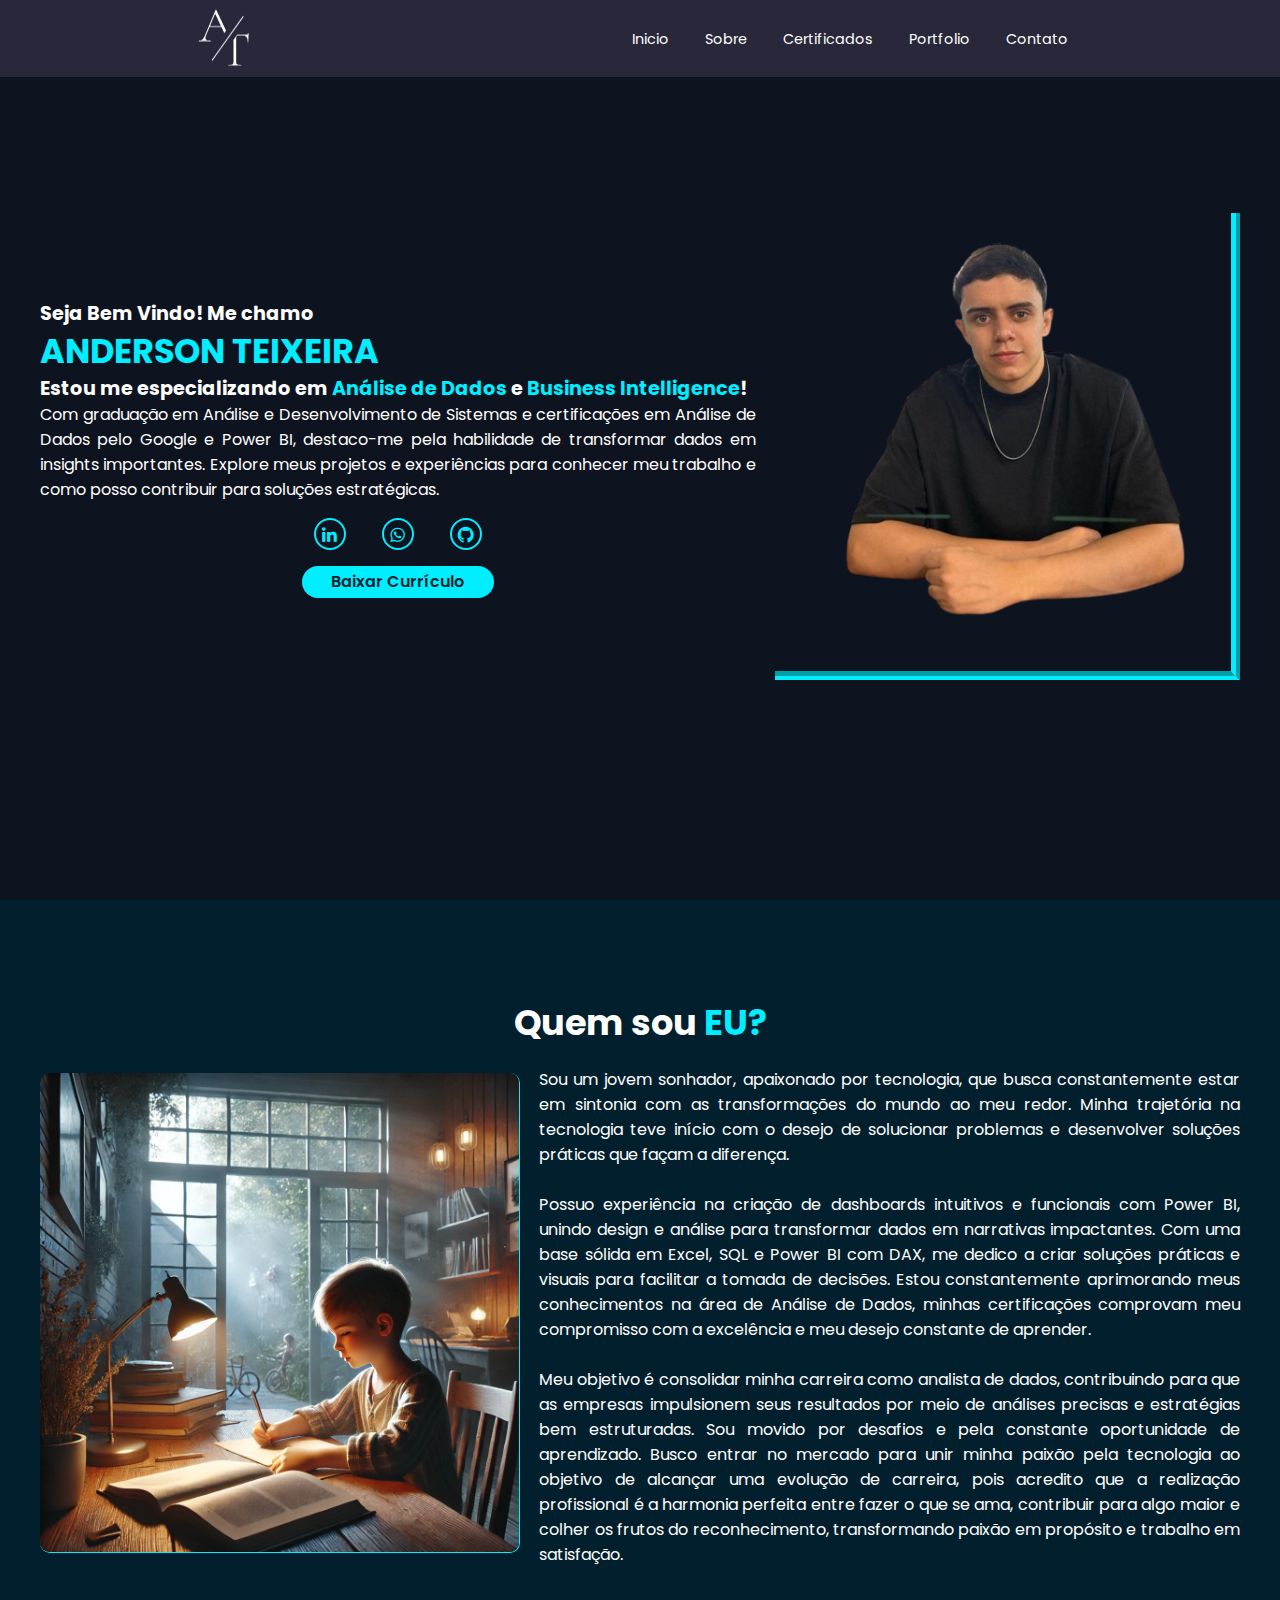
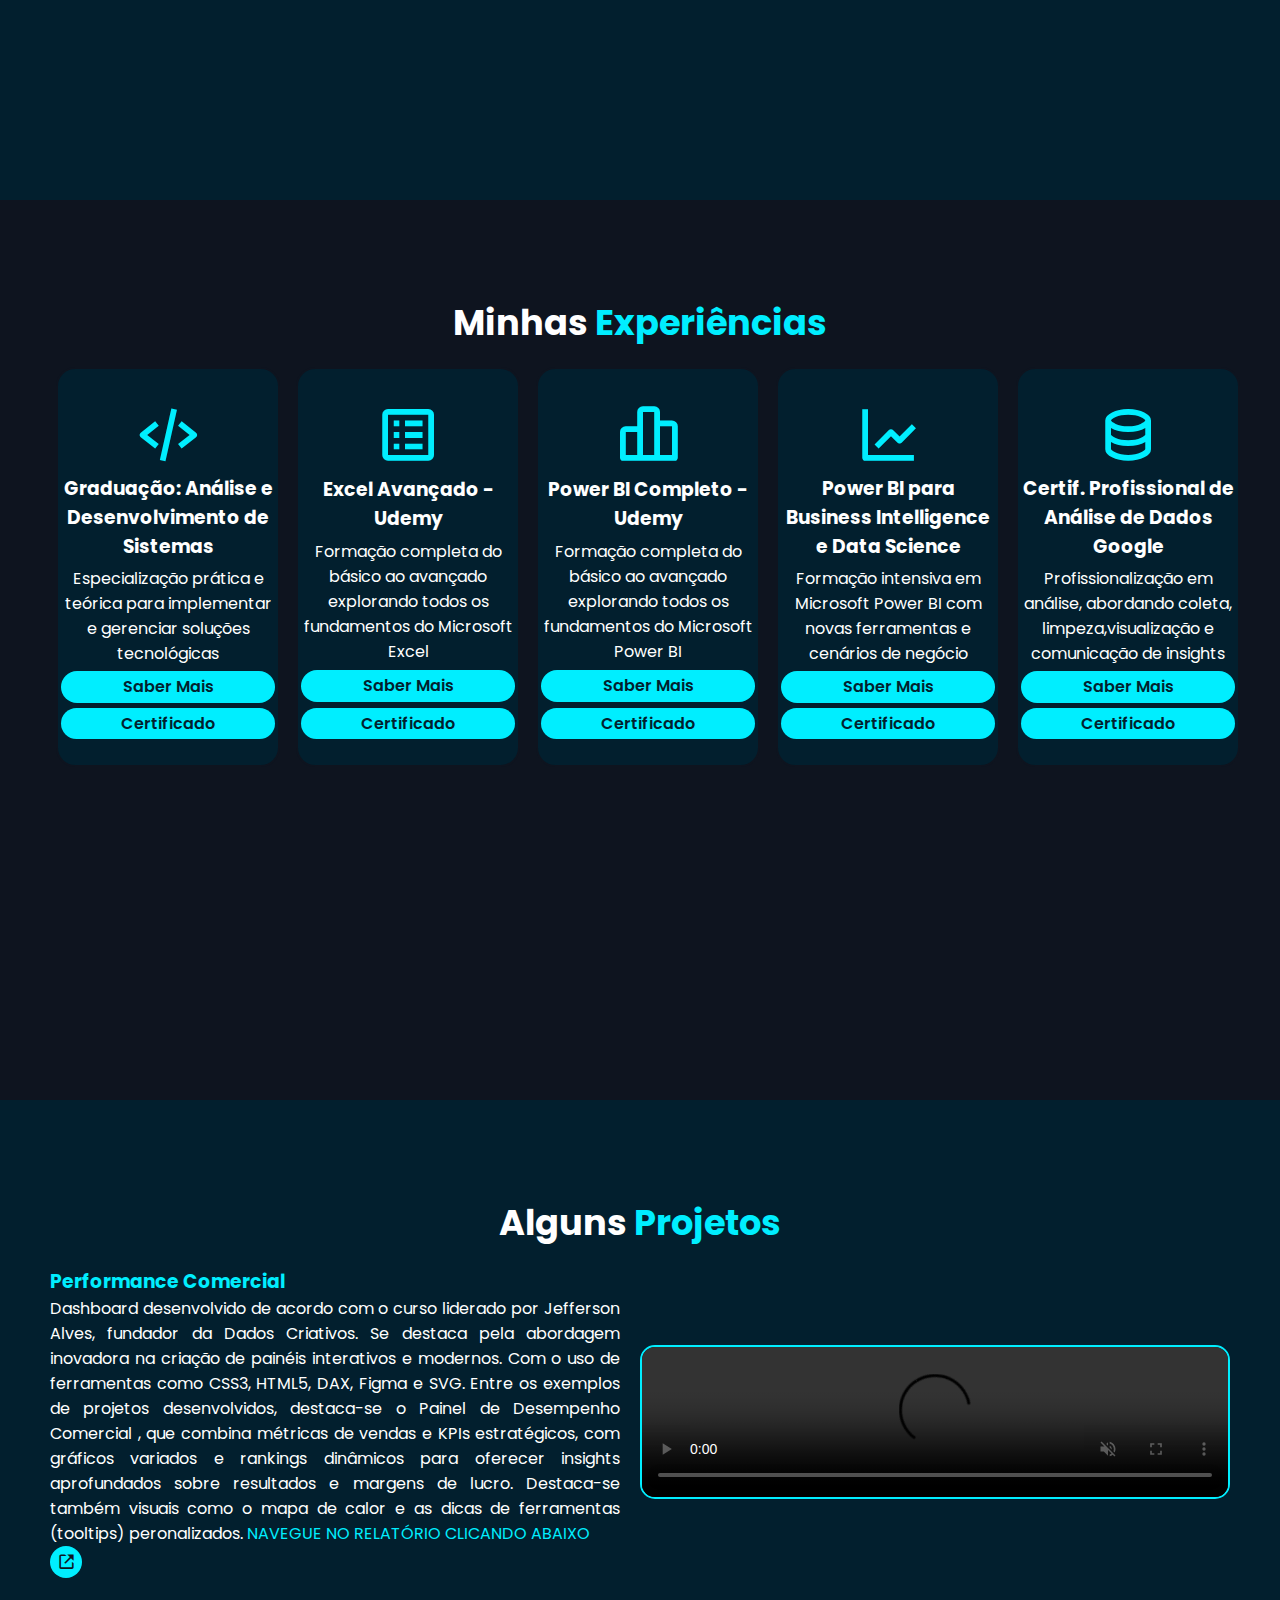
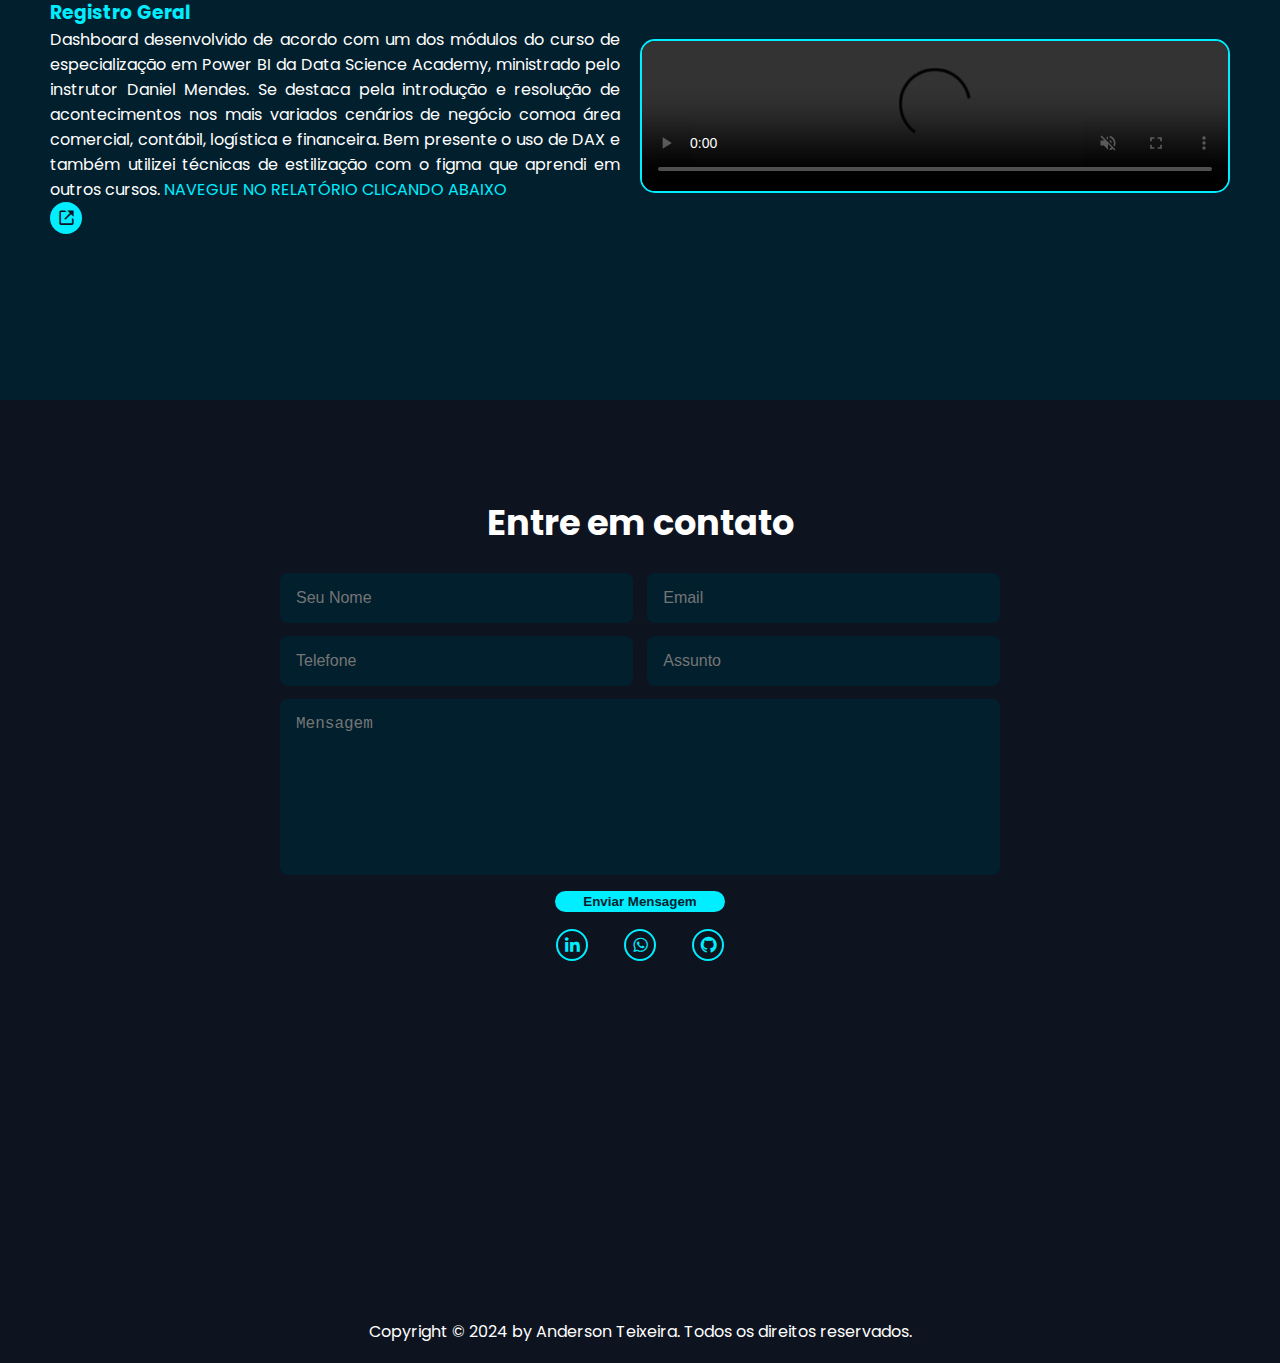
==== index.html @ c79f8003 "Update index.html" ====
<!DOCTYPE html>
<html lang="en">
<head>
    <meta charset="UTF-8">
    <meta name="viewport" content="width=device-width, initial-scale=1.0">
    <title>Meu Portfólio</title>
    <link rel="shortcut icon" href="#" type="image/x-icon">
    <!-- icons -->
    <link href='https://unpkg.com/boxicons@2.1.4/css/boxicons.min.css' rel='stylesheet'>
    <!-- custom css -->
    <link rel="stylesheet" href="css/style.css">
</head>
<body>
    <header>
        <a class="logo-img">
            <img src="img/logo.png" alt="Foto Perfil">
        </a>

        <div class="nav">
            <a href="#inicio">Inicio</a>
            <a href="#sobre">Sobre</a>
            <a href="#certificados">Certificados</a>
            <a href="#portfolio">Portfolio</a>
            <a href="#contato">Contato</a>
        </div>

        <div class="nav-responsive">
            <a href="#inicio">Inicio</a>
            <a href="#sobre">Sobre</a>
            <a href="#certificados">Certificados</a>
            <a href="#portfolio">Portfolio</a>
            <a href="#contato">Contato</a>
        </div>

        <div class="menu-hamburguer">
            <div class="bar1"></div>
            <div class="bar2"></div>
            <div class="bar3"></div>
        </div>
    </header>

    <!-- inicio -->
    <section class="inicio" id="inicio">
        <div class="inicio-content">
            <h3>Seja Bem Vindo! Me chamo</h3>
            <h1><span>ANDERSON TEIXEIRA</span></h1>
            <h3>Estou me especializando em <span>Análise de Dados</span> e <span>Business Intelligence</span>!</h3>

            <p>
                Com graduação em Análise e Desenvolvimento de Sistemas e certificações em Análise de Dados pelo Google e Power BI, destaco-me pela habilidade de transformar dados em insights importantes. Explore meus projetos e experiências para conhecer meu trabalho e como posso contribuir para soluções estratégicas.
            </p>

            <div class="midia-social">
                <a href="https://www.linkedin.com/in/anderson-teixeira-546756211/" target="_blank"><i class='bx bxl-linkedin'></i></a>
                <a href="https://wa.link/ywvzkt" target="_blank"><i class='bx bxl-whatsapp'></i></a>
                <a href="#" target="_blank"><i class='bx bxl-github'></i></a>
            </div>

            <div>
                <a href="img/Currículo Anderson Teixeira 2025.pdf" target="_blank" class="botao">Baixar Currículo</a>
            </div>
        </div>

        <div class="inicio-img">
            <img src="img/perfil.png" alt="Foto Perfil">
        </div>
    </section>       
    <!-- /inicio -->

    <!-- sobre -->
    <section class="sobre" id="sobre">

        <h2>Quem sou <span>EU?</span></h2>

        <div class="sobre-content">

                <div class="sobre-img">
                    <img src="img/sonho.webp" alt="Foto Perfil">
                </div>
   
                    <p>
                        Sou um jovem sonhador, apaixonado por tecnologia, que busca constantemente estar em sintonia com as transformações do mundo ao meu redor. Minha trajetória na tecnologia teve início com o desejo de solucionar problemas e desenvolver soluções práticas que façam a diferença. <br>
                        <br>
                        Possuo experiência na criação de dashboards intuitivos e funcionais com Power BI, unindo design e análise para transformar dados em narrativas impactantes.  Com uma base sólida em Excel, SQL e Power BI com DAX, me dedico a criar soluções práticas e visuais para facilitar a tomada de decisões. Estou constantemente aprimorando meus conhecimentos na área de Análise de Dados, minhas certificações comprovam meu compromisso com a excelência e meu desejo constante de aprender. <br>
                        <br>
                        Meu objetivo é consolidar minha carreira como analista de dados, contribuindo para que as empresas impulsionem seus resultados por meio de análises precisas e estratégias bem estruturadas. Sou movido por desafios e pela constante oportunidade de aprendizado. Busco entrar no mercado para unir minha paixão pela tecnologia ao objetivo de alcançar uma evolução de carreira, pois acredito que a realização profissional é a harmonia perfeita entre fazer o que se ama, contribuir para algo maior e colher os frutos do reconhecimento, transformando paixão em propósito e trabalho em satisfação. <br>
                    </p>
        </div>
        </section>  
    </section> 
    <!-- sobre -->

    <!-- certificados -->
    <section class="certificados" id="certificados">
        <div class="certificados-content">
            <h2>Minhas <span>Experiências</span></h2>

            <div class="certificados-container">
                <div class="certificados-box">
                    <i class='bx bx-code-alt'></i>
                    <h3>Graduação: Análise e Desenvolvimento de Sistemas</h3>

                    <p>Especialização prática e teórica para implementar e gerenciar soluções tecnológicas</p>
                    
                    <a href="img/Saiba Mais ADS.pdf" target="_blank" class="botao">Saber Mais</a>

                    <a href="img/DIPLOMA - GRADUAÇÃO TECNOLÓGICA.pdf" target="_blank" class="botao">Certificado</a>
                </div>

                <div class="certificados-box">
                    <i class='bx bx-spreadsheet'></i>
                    <h3>Excel Avançado - Udemy</h3>

                    <p>Formação completa do básico ao avançado explorando todos os fundamentos do Microsoft Excel</p>

                    <a href="img/Saiba Mais Excel.pdf" target="_blank" class="botao">Saber Mais</a>

                    <a href="img/EXCEL UDEMY.pdf" target="_blank" class="botao">Certificado</a>
                </div>

                <div class="certificados-box">
                    <i class='bx bx-bar-chart-alt-2'></i>
                    <h3>Power BI Completo - Udemy</h3>

                    <p>Formação completa do básico ao avançado explorando todos os fundamentos do Microsoft Power BI</p>

                    <a href="img/Saiba Mais BI 1.pdf" target="_blank" class="botao">Saber Mais</a>

                    <a href="img/POWER BI UDEMY.pdf" target="_blank" class="botao">Certificado</a>
                </div>

                <div class="certificados-box">
                    <i class='bx bx-line-chart'></i>
                    <h3>Power BI para Business Intelligence e Data Science</h3>

                    <p>Formação intensiva em Microsoft Power BI com novas ferramentas e cenários de negócio</p>

                    <a href="img/Saiba Mais BI 2.pdf" target="_blank" class="botao">Saber Mais</a>

                    <a href="img/CERTIFICADO POWER BI DATA SCIENCE.pdf" target="_blank" class="botao">Certificado</a>
                </div>

                <div class="certificados-box">
                    <i class='bx bx-data'></i>
                    <h3>Certif. Profissional de Análise de Dados Google</h3>

                    <p>Profissionalização em análise, abordando coleta, limpeza,visualização e comunicação de insights</p>

                    <a href="img/Saiba Mais BD google.pdf" target="_blank" class="botao">Saber Mais</a>

                    <a href="img/ANÁLISE DE DADOS GOOGLE.pdf" target="_blank" class="botao">Certificado</a>
                </div>
            </div>
        </div>
    </section>
    <!-- /certificados -->

    <!-- potfolio -->
    <section class="portfolio" id="portfolio">
        <div class="portfolio-content">
            <h2>Alguns <span>Projetos</span></h2>

            <div class="portfolio-container">
                <div class="portfolio-box">

                    <div class="portfolio-layer">
                        <h3><span>Performance Comercial</span></h3>

                        <p>Dashboard desenvolvido de acordo com o curso liderado por Jefferson Alves, fundador da Dados Criativos. Se destaca pela abordagem inovadora na criação de painéis interativos e modernos. Com o uso de ferramentas como CSS3, HTML5, DAX, Figma e SVG. Entre os exemplos de projetos desenvolvidos, destaca-se o Painel de Desempenho Comercial , que combina métricas de vendas e KPIs estratégicos, com gráficos variados e rankings dinâmicos para oferecer insights aprofundados sobre resultados e margens de lucro. Destaca-se também visuais como o mapa de calor e as dicas de ferramentas (tooltips) peronalizados. <span>NAVEGUE NO RELATÓRIO CLICANDO ABAIXO</span> 
                        </p>

                        <a href="https://app.powerbi.com/view?r=eyJrIjoiNjRjMWVhNTgtZWUzNy00NTI4LWE0OGMtYzY1NmMwOWE3NTM2IiwidCI6IjdkM2NlNzFlLWYwZDAtNDNiNy1hZjFiLTJhZmE0MDVjMmI3OCJ9" target="_blank"><i class='bx bx-link-external'></i></a>
                    </div>

                    <video src="./img/Performance Comercial.mp4" 
                    controls
                    width="500"
                    autoplay
                    loop
                    muted
                    >
                    </video>

                </div>

                <div class="portfolio-box">
                    <div class="portfolio-layer">
                    <h3><span>Registro Geral</span></h3>

                    <p>Dashboard desenvolvido de acordo com um dos módulos do curso de especialização em Power BI da Data Science Academy, ministrado pelo instrutor Daniel Mendes. Se destaca pela introdução e resolução de acontecimentos nos mais variados cenários de negócio comoa área comercial, contábil, logística e financeira. Bem presente o uso de DAX e também utilizei técnicas de estilização com o figma que aprendi em outros cursos. <span>NAVEGUE NO RELATÓRIO CLICANDO ABAIXO</span> 
                    </p>

                    <a href="https://app.powerbi.com/view?r=eyJrIjoiMGE0YTkyYWEtMDFkYi00ZjY3LWEzMDYtYTRmMjg1OTQxZGIwIiwidCI6IjdkM2NlNzFlLWYwZDAtNDNiNy1hZjFiLTJhZmE0MDVjMmI3OCJ9" target="_blank"><i class='bx bx-link-external'></i></a>
                    </div>

                    <video src="./img/Registro Geral.mp4" 
                    controls
                    width="500"
                    autoplay
                    loop
                    muted
                    >
                    </video>
                </div>
            </div>
        </div>
    </section>
    <!-- /potfolio -->

    <!-- contato -->
     <section class="contato" id="contato">
        <div class="contato-content">
            <h2>Entre em contato</h2>

            <form action="https://formsubmit.co/contatoandersoncv@gmail.com" method="POST">
                <div class="input-box">
                    <input type="text" name="Nome" placeholder="Seu Nome">
                    <input type="email" name="Email" placeholder="Email">
                </div>

                <div class="input-box">
                    <input type="number" name="Telefone" placeholder="Telefone">
                    <input type="text" name="Assunto" placeholder="Assunto">
                </div>

                <textarea cols="30" rows="8" placeholder="Mensagem"></textarea>

                <button class="botao" type="submit">Enviar Mensagem</button>

                <input type="hidden" name="_subject" value="Novo Contato!">
                <input type="text" name="_honey" style="display:none">
                <input type="hidden" name="_captcha" value="false">
                <input type="hidden" name="_next" value="Thanks.html">

                <div class="midia-social">
                    <a href="https://www.linkedin.com/in/anderson-teixeira-546756211/" target="_blank"><i class='bx bxl-linkedin'></i></a>
                    <a href="https://wa.link/ywvzkt" target="_blank"><i class='bx bxl-whatsapp'></i></a>
                    <a href="#" target="_blank"><i class='bx bxl-github'></i></a>
                </div>

            </form>

        </div>
     </section>
    <!-- /contato -->

    <footer>
        <p>Copyright &copy; 2024 by Anderson Teixeira. Todos os direitos reservados.</p>
    </footer>
</body>
<script src="js/script.js"></script>
</html>
---- css/style.css ----
/* importando fonte do google fonts */
@import url('https://fonts.googleapis.com/css2?family=Lato:ital,wght@0,100;0,300;0,400;0,700;0,900;1,100;1,300;1,400;1,700;1,900&family=Poppins:ital,wght@0,100;0,200;0,300;0,400;0,500;0,600;0,700;0,800;0,900;1,100;1,200;1,300;1,400;1,500;1,600;1,700;1,800;1,900&display=swap');


:root {
    --main-color: #00eeff;
    --text-color: #ffffff;
    --bg-color-01: #0e141f;
    --bg-color-02: #021F2E;
    --color-00: #0000001a;

    /*Cores Extras*/
    --color-01: #999999;
    --color-02: #009539;
    --color-03: #7950f2;
    --color-04: #c00000;    
    --color-05: #15082c;
}

* {
    margin: 0;
    padding: 0;
    box-sizing: border-box;
    text-decoration: none;
    border: none;
    outline: none;
    scroll-behavior: smooth;
  }  

html {
    font-family: 'Poppins', sans-serif;
    font-size: 16px;
}

body {
    background-color: var(--bg-color-01);
    color: var(--text-color);
}

header {
    position: fixed;
    top: 0;
    left: 0;
    width: 100%;
    height: auto;
    background-color: #28283a;
    display:flex;
    justify-content: space-evenly;
    align-items: center;
    z-index: 100;
}

.logo-img img {
    width: 25%;
    margin-top: 3%;
}

.nav-responsive {
    display: none;
    position: absolute;
    top: 100%;
    left: 0;
    width: 100%;
    padding: 1rem;
    background-color: #28283a;
}

.nav a, .nav-responsive a {
    font-size: 0.9rem;
    color: var(--text-color);
    padding: 0.5rem 1rem;
    transition: 0.4s;
}

.nav a:hover, .nav-responsive a:hover {
    color: var(--main-color);
}

section {
    min-height: 100vh;
    padding: 6rem 6rem 2rem;
}

span {
    color: var(--main-color);
}

.inicio, .sobre-content {
    display: flex;
    flex-direction: row;
    justify-content: space-evenly;
    align-items: center;
}

.midia-social a {
    display: inline-flex;
    justify-content: center;
    align-items: center;
    width: 2rem;
    height: 2rem;
    background: transparent;
    border: solid 0.15rem var(--main-color);
    border-radius: 50%;
    font-size: 2rem;
    color: var(--main-color);
    margin-bottom: 20px;
    margin: 1rem 1rem;
    transition: 0.5s ease;

}

.midia-social a:hover {
    background-color: var(--main-color);
    color: var(--bg-color-02);
    box-shadow: 0 0 0.3rem var(--main-color);
}

.midia-social a i {
    font-size: 1.2rem;
}

.inicio-img img {
    width: 100%;
    border-right: ridge 0.6rem var(--main-color);
    border-bottom: groove 0.6rem var(--main-color);
}

.sobre-img img {
    width: 100%;
    border-radius:10px;
    border-right: ridge 0.1rem var(--main-color);
    border-bottom: groove 0.1rem var(--main-color);
}

.inicio-content {
    width: 75%;
}

.sobre-content {
    width: 75%;
    align-items: center;
}

.inicio-content h3 {
    font-weight: 700;
    font-size: 1.2rem;
    line-height: 1.3;
}

.inicio-content h1 {
    font-weight: 700;
    font-size: 2.1rem;
}

.inicio-content p {
    flex: 1;
    text-align: justify;
}

.sobre h2,
.portfolio h2,
.certificados h2,
.contato h2 {
    font-size: 2.2rem;
    margin-bottom: 1.1rem;
    text-align: center;
}

.sobre p {
    flex: 1;
    text-align: justify;
    align-items: center;
}

.sobre, .portfolio {
background-color: var(--bg-color-02);
}

.certificados-container {
    display: flex;
    flex-direction: row;
    justify-content: space-evenly;
}

.certificados-box {
    display: flex;
    flex-direction: column;
    justify-content: space-between;
    min-height: 25rem;
    margin-left: 1rem;    
}

.certificados-container .certificados-box {
    padding: 2rem 0.2rem 1.6rem;
    border-radius: 1.2rem;
    text-align: center;
    border: solid 0.15rem var(--bg-color-01);
    background-color: var(--bg-color-02);
    transition: 0.5s ease;
    display: flex;

}

.certificados-container .certificados-box:hover {
    border-color: var(--main-color);
    transform: scale(1.01);
}

.certificados-box i {
    font-size: 4.3rem;
    color: var(--main-color);
}

.portfolio-box {
    display: flex;
    align-items: center; 
    justify-content: space-between;
    gap: 20px;
    margin-bottom: 20px;
    padding: 0 10px; 
    box-sizing: border-box;
}

.portfolio-layer {
    flex: 1;
    text-align: left;
}

.portfolio-box video {
    border: 2.5px solid var(--main-color);
    border-radius: 15px; 
}

.portfolio-layer a {
    display: inline-flex;
    justify-content: center;
    align-items: center;
    width: 2rem;
    height: 2rem;
    background: var(--main-color);
    border-radius: 50%;
}

.portfolio-layer a i {
    font-size: 1.2rem;
    color: var(--bg-color-01)
}

.portfolio-layer p {
    flex: 1;
    text-align: justify;
}

form {
    max-width: 45rem;
    margin: 0.6rem auto;
    text-align: center;
    margin-bottom: -6rem;
}

form .input-box {
    display: flex;
    justify-content: space-between;
    flex-wrap: wrap;
}

form .input-box input, 
form textarea {
    width: 100%;
    padding: 1rem;
    font-size: 1rem;
    color: var(--text-color);
    background-color: var(--bg-color-02);
    border-radius: 0.5rem;
    margin: 0.4rem 0;
}

form textarea {
    resize: none;
}

footer {
    display: flex;
    flex-direction: row;
    justify-content: center;
    align-items: center;
    padding: 1.2rem;
    background-color: var(--bg-color-01);
}

.botao {
    display: inline-block;
    padding: 0.2rem 1.8rem;
    background-color: var(--main-color);
    border-radius: 2rem;
    color: var(--bg-color-02);
    font-weight: 600;
    transition: 0.3s;
    margin-top: 2;
}

.botao:hover {
    box-shadow: 0 0 0.3rem var(--main-color);
    background-color: inherit;
    color: var(--main-color);
}

.obrigado-box {
    text-align: center;
}

/*========== MENU HAMBURGUER ==========*/

.menu-hamburguer {
    display: none;
    cursor: pointer;
}

.bar1, .bar2, .bar3 {
    width: 2rem;
    height: 0.33rem;
    background-color: var(--text-color);
    margin: 0.4rem 0;
    transition: 0.3s ease;
}

.change .bar1 {
    transform: translate(0, 0.65rem) rotate(-45deg);
}

.change .bar2 {
    opacity: 0;
}


.change .bar3 {
    transform: translate(0, -0.65rem) rotate(45deg);
}

/*========== MENU HAMBURGUER ==========*/

/*========== MEDIA QUERIES - AJUSTAR TAMANHO DA TELA ==========*/

/*Extra small (xs): Smartphone (portrait)*/
@media (min-width: 0px) {
    .menu-hamburguer {
        display: block;
    }

    .nav {
        display: none;
    }

    .nav-responsive a {
        display: block;
        font-size: 1.2rem;
        margin: 0.5rem 0;
    }

    section {
        padding: 6rem 2.5rem;
    }

    .inicio, .sobre-content {
        flex-direction: column;
        gap: 1.2rem;
    }

    .inicio-img {
        width: 80%;
        max-width: 80%;
    }

    .sobre-img {
        width: 100%;
        max-width: 100%;
    }

    .inicio-content, .sobre-content {
        width: 100%;
    }

    .inicio-content div {
        text-align: center;
    }

    .certificados-container {
        flex-direction: column;
        align-items: center;
    }

    .certificados-box {
        margin-bottom: 5%;
    }

    .portfolio-box {
        flex-direction: column;
        align-items: center;
    }

    .portfolio-box video {
        width: 113%
    }

}

/*Extra small (xs): Smartphone (landspace)*/
@media (min-width: 576px) {

    .inicio-img {
        width: 65%;
        max-width: 65%;
    }

    .sobre-img {
        width: 70%;
        max-width: 70%;
    }

}

/*Extra small (md): Tablet*/
@media (min-width: 768px) {

    .menu-hamburguer {
        display: none;
    }

    .nav {
        display: block;
    }

    .nav-responsive, .nav-responsive a {
        display: none;
    }

    .inicio, .sobre-content {
        flex-direction: row;
        gap: 1.2rem;
    }

    .inicio-img {
        width: 65%;
        max-width: 65%;
    }

    .sobre-img {
        width: 40%;
        max-width: 40%;
    }

    .portfolio-box video {
        width: 100%
    } 

    .certificados-container {
            flex-direction: row;
            align-items: center;
            flex-wrap: wrap;
            justify-content: space-evenly;
            grid-template-rows: auto;
    }

    .certificados-box {
        width: 45%;
    }

    form .input-box input {
        width: 49%;
    }

}
/*Extra small (lg): Notebook*/
@media (min-width: 992px) {

    .sobre-img {
        width: 40%;
        max-width: 40%;
    }

    .certificados-container {
        flex-direction: row;
        flex-wrap: nowrap;
    }

    .certificados-box {
        width: 40%;
        height: 200px;
    }

    .portfolio-box {
        flex-direction: row;
    }

    .portfolio-box video {
        width: 50%
    }

}

/*Extra small (xl): Desktop*/
@media (min-width: 1200px) {

}

/*========== MEDIA QUERIES - AJUSTAR TAMANHO DA TELA ==========*/
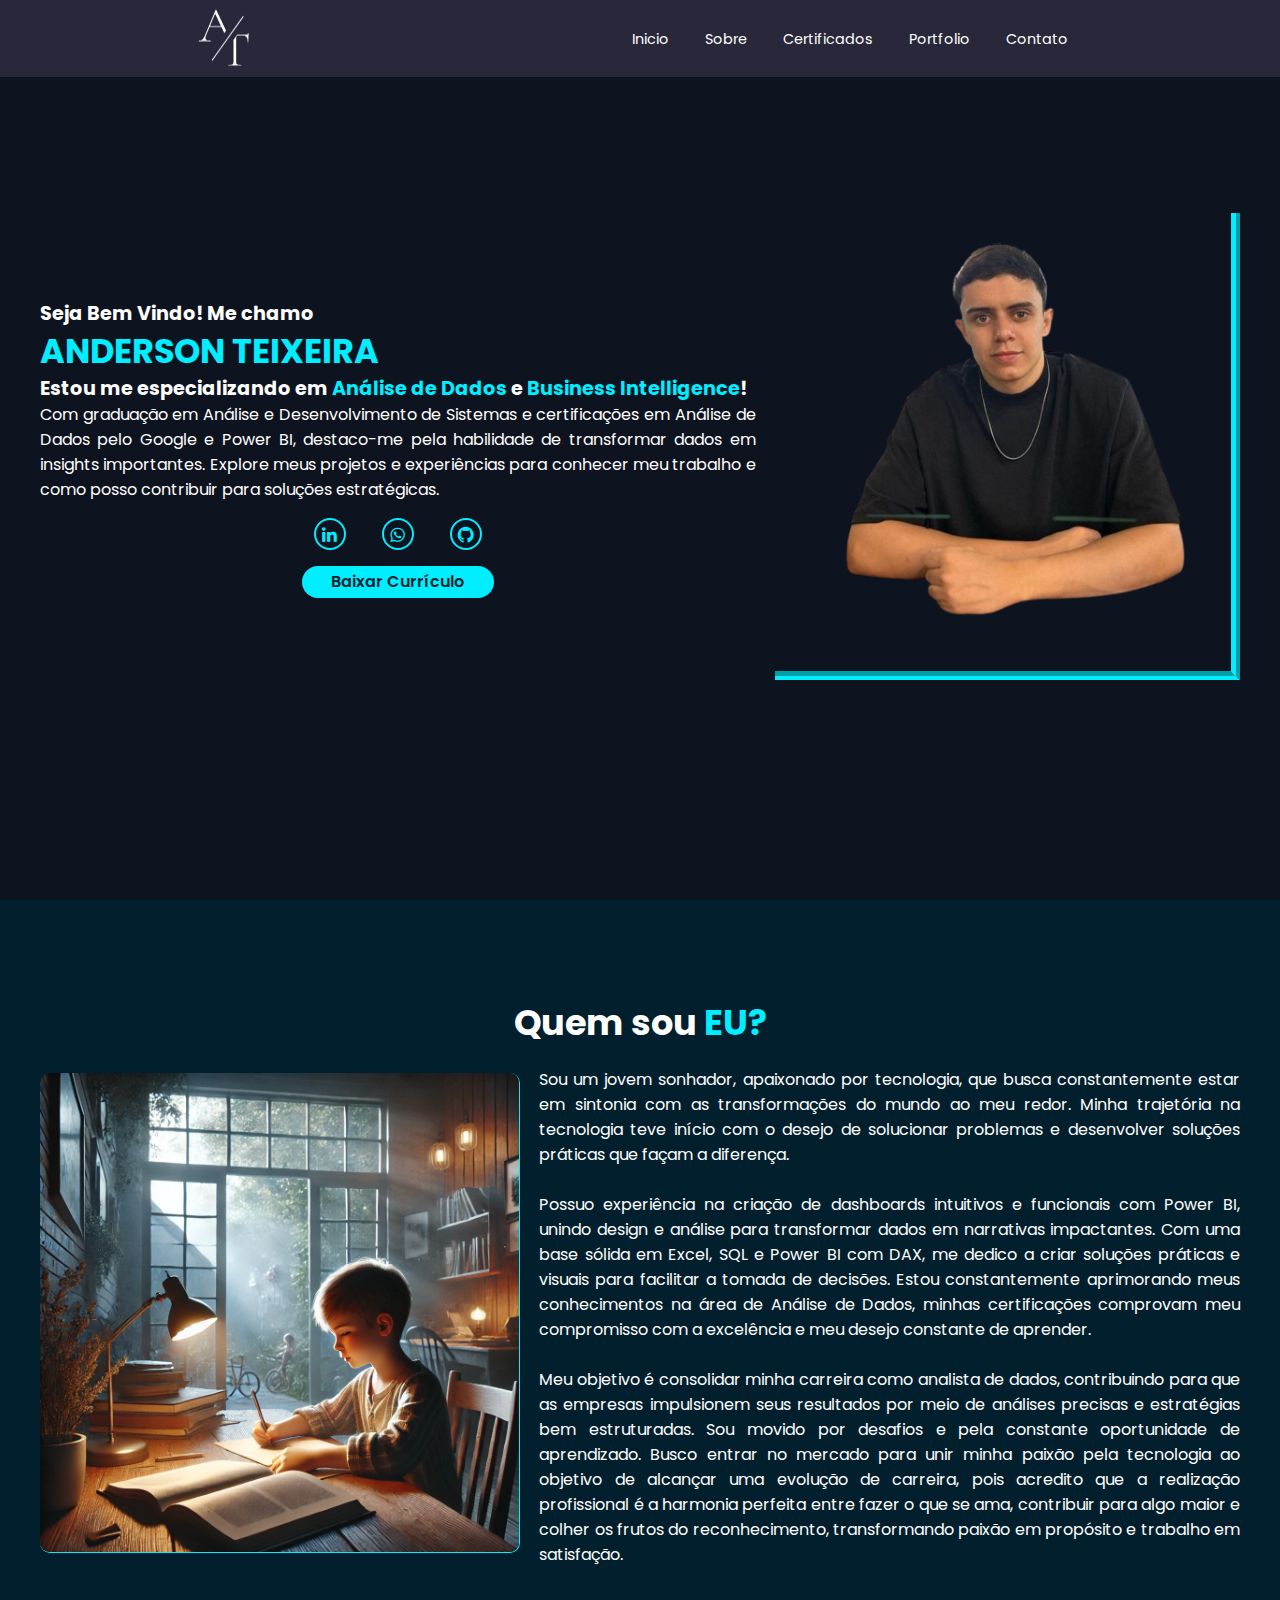
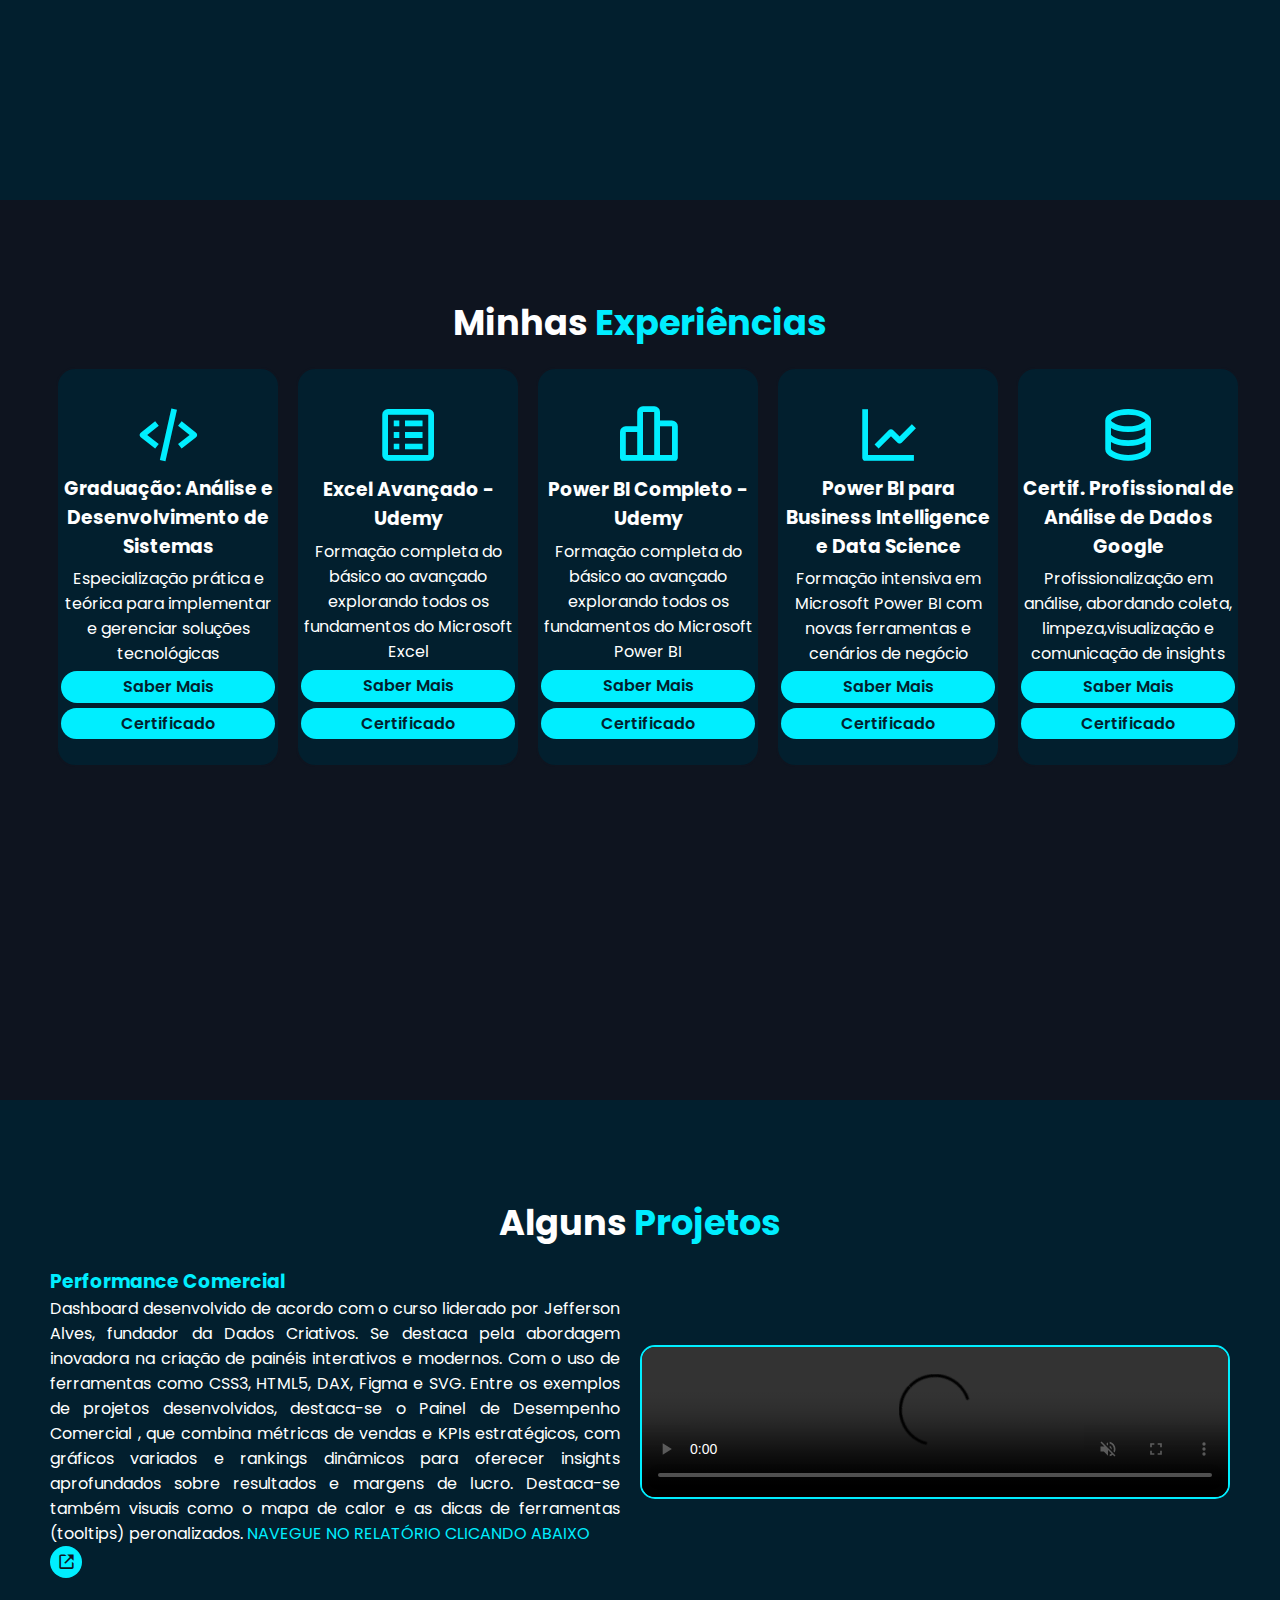
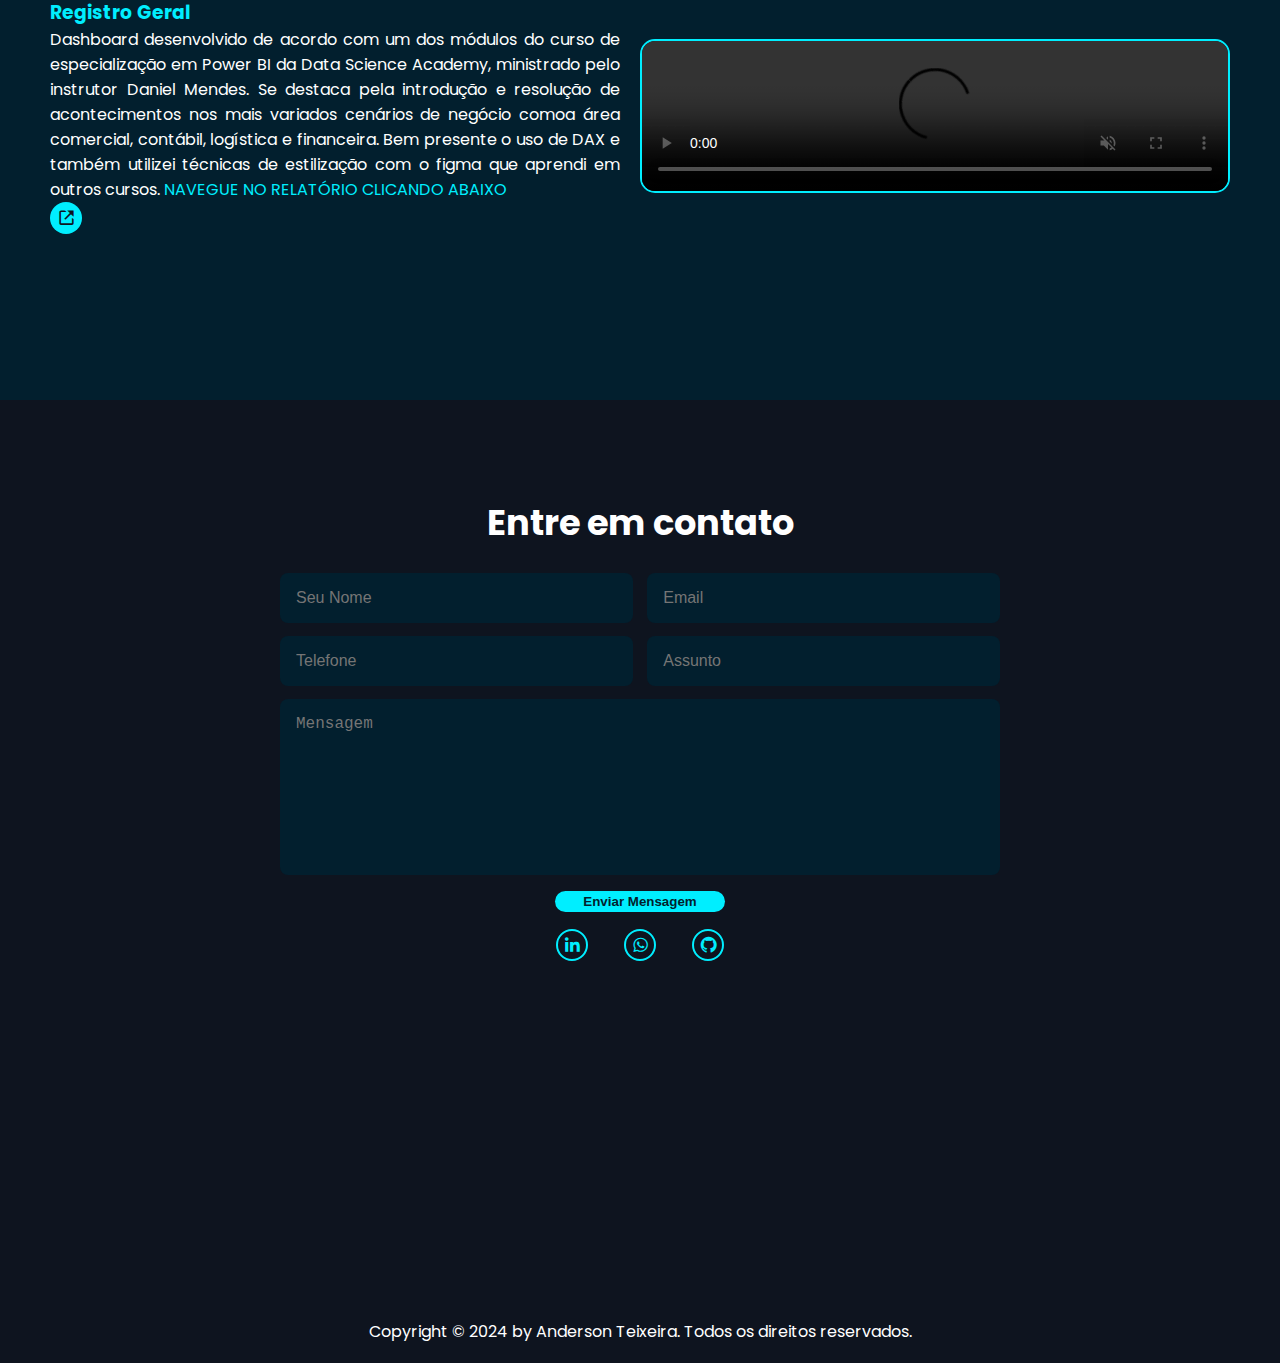
==== commit 829a9b8f: "Update index.html" ====
--- a/index.html
+++ b/index.html
@@ -230,7 +230,7 @@
                 <input type="hidden" name="_subject" value="Novo Contato!">
                 <input type="text" name="_honey" style="display:none">
                 <input type="hidden" name="_captcha" value="false">
-                <input type="hidden" name="_next" value="Thanks.html">
+                <input type="hidden" name="_next" value="https://AndersonTeixeira10.github.io/portfolio-html/Thanks.html">
 
                 <div class="midia-social">
                     <a href="https://www.linkedin.com/in/anderson-teixeira-546756211/" target="_blank"><i class='bx bxl-linkedin'></i></a>
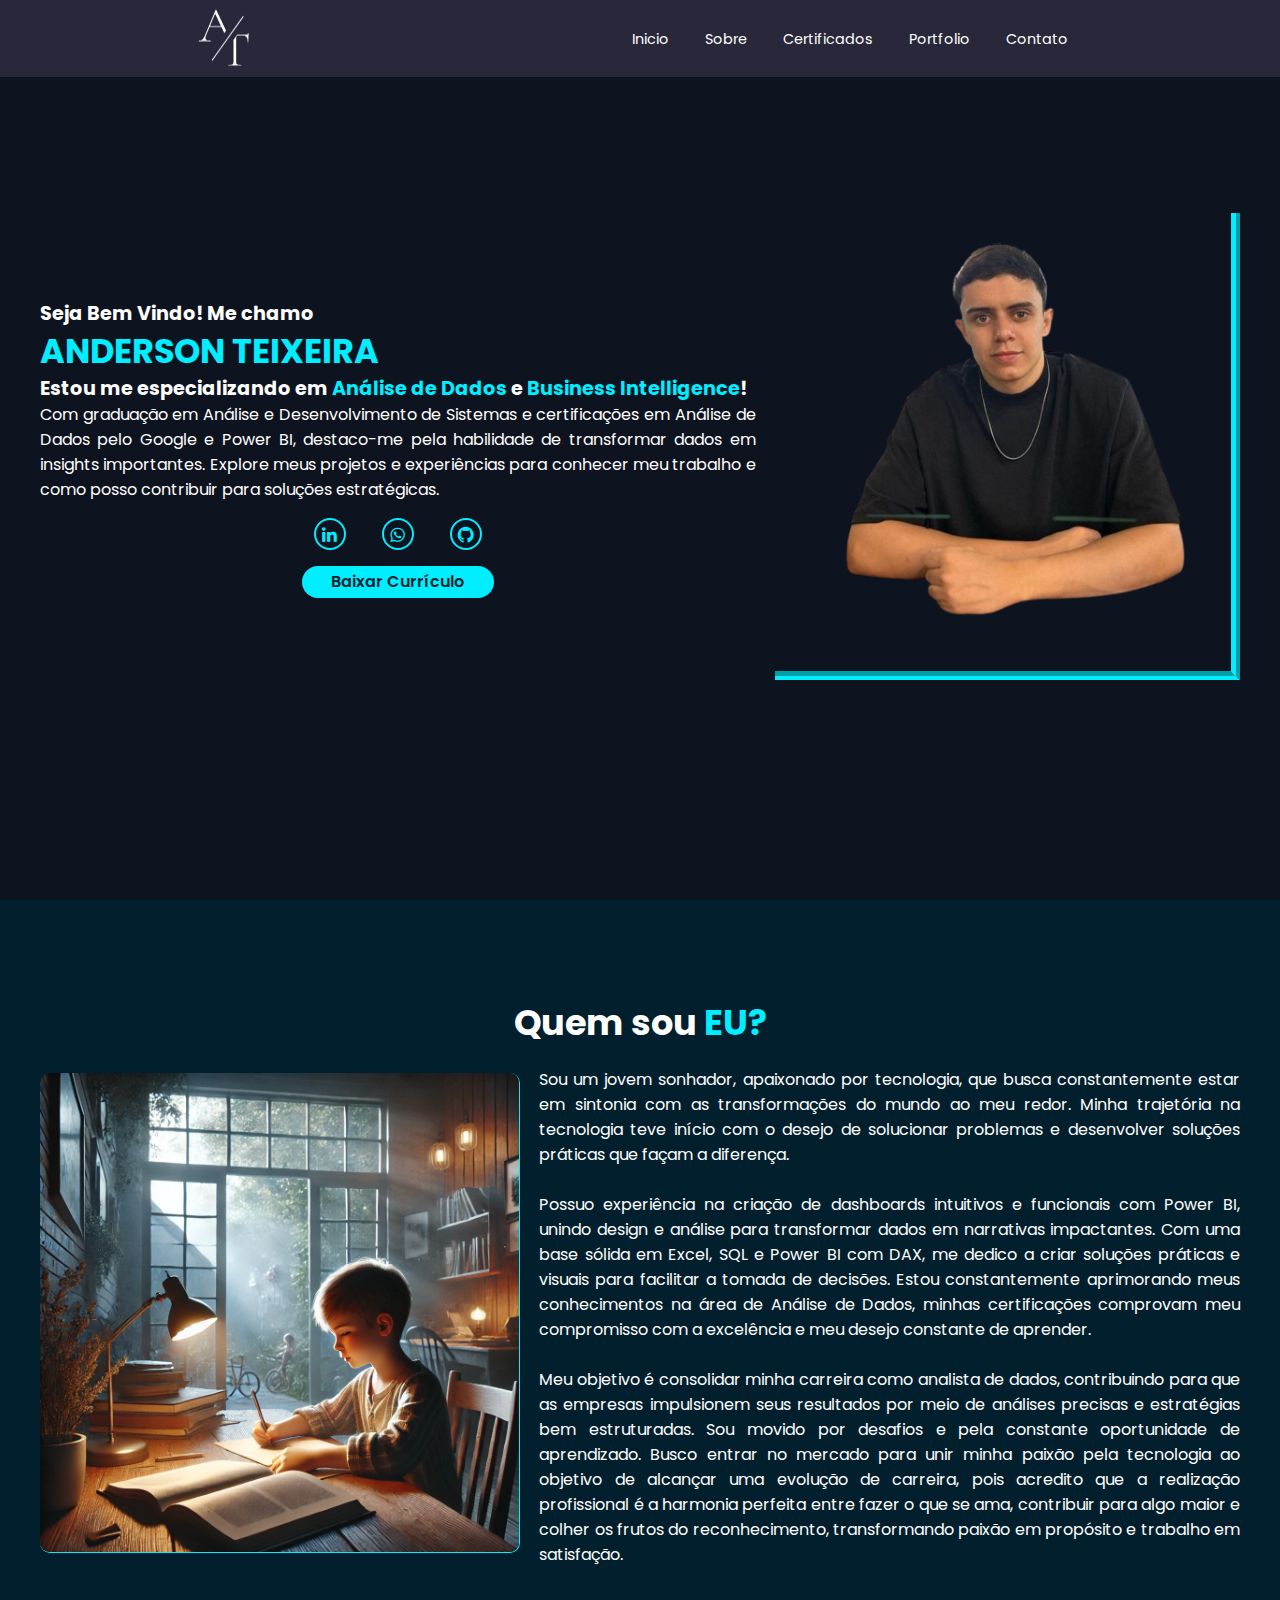
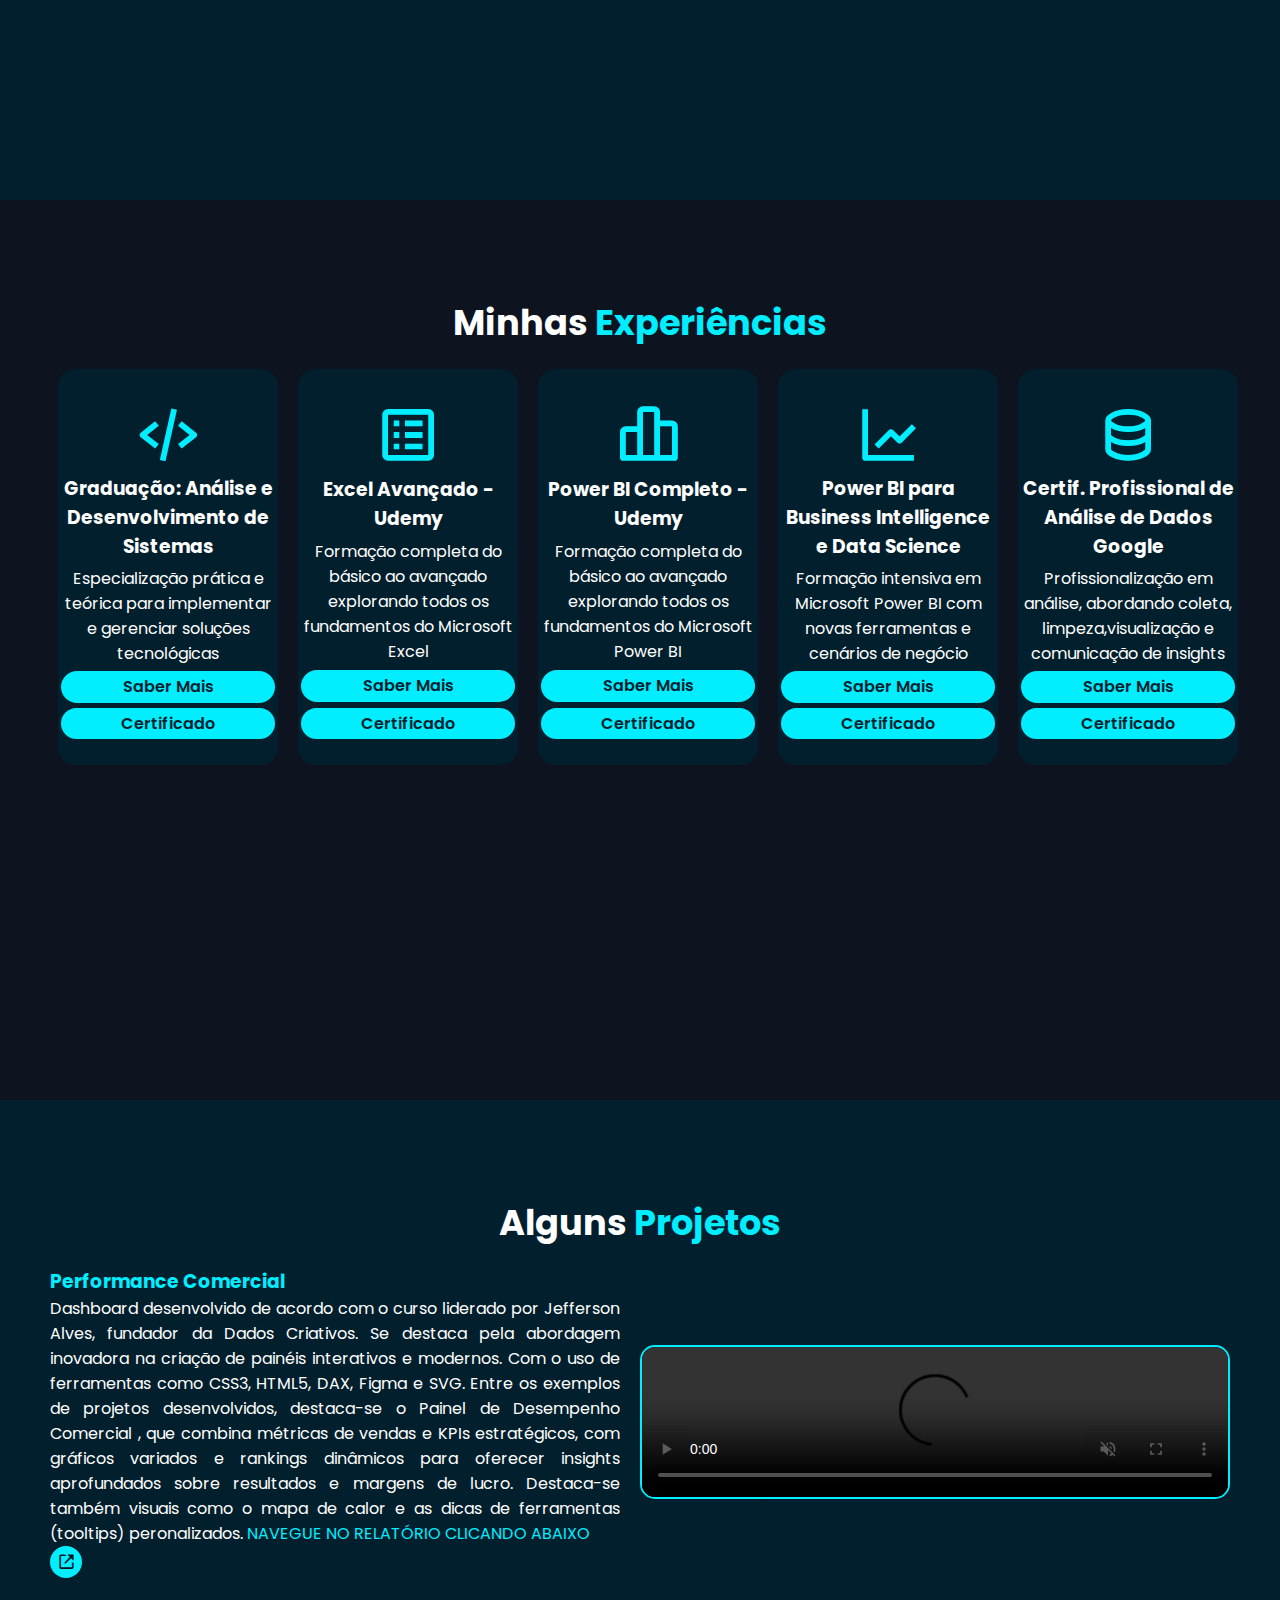
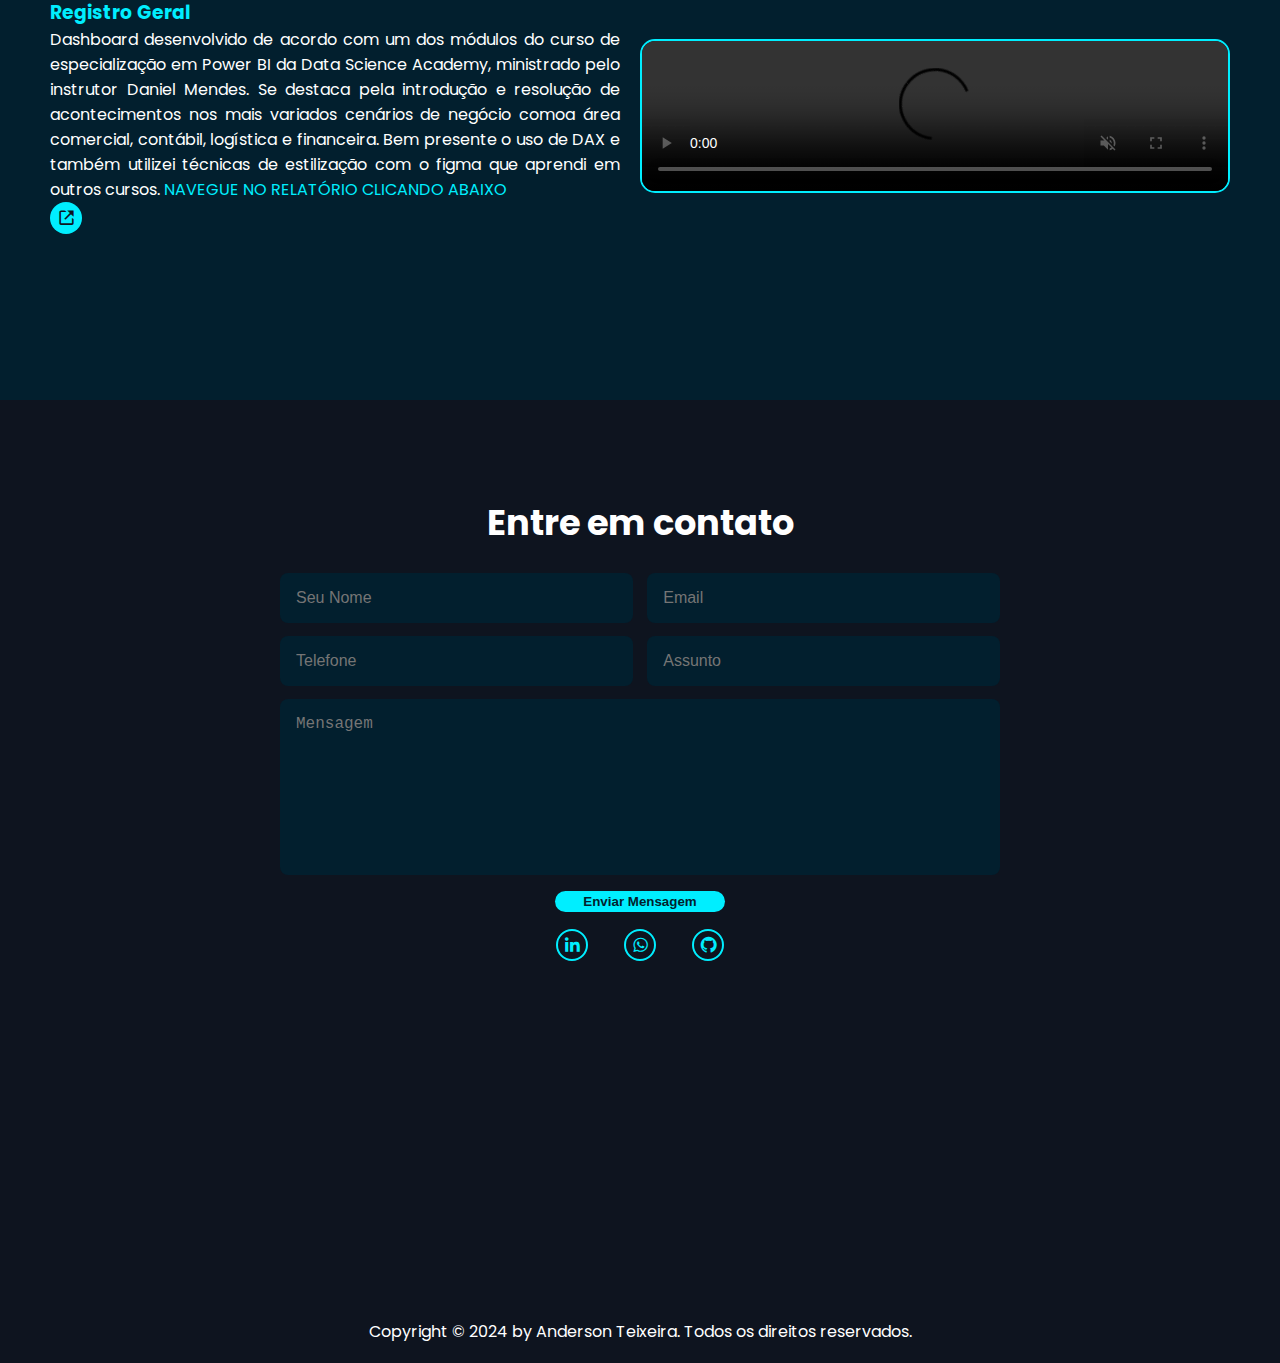
==== commit 5ad597a9: "Update index.html" ====
--- a/index.html
+++ b/index.html
@@ -223,12 +223,11 @@
                     <input type="text" name="Assunto" placeholder="Assunto">
                 </div>
 
-                <textarea cols="30" rows="8" placeholder="Mensagem"></textarea>
+                <textarea name="Mensagem" cols="30" rows="8" placeholder="Mensagem"></textarea>
 
                 <button class="botao" type="submit">Enviar Mensagem</button>
 
                 <input type="hidden" name="_subject" value="Novo Contato!">
-                <input type="text" name="_honey" style="display:none">
                 <input type="hidden" name="_captcha" value="false">
                 <input type="hidden" name="_next" value="https://AndersonTeixeira10.github.io/portfolio-html/Thanks.html">
 
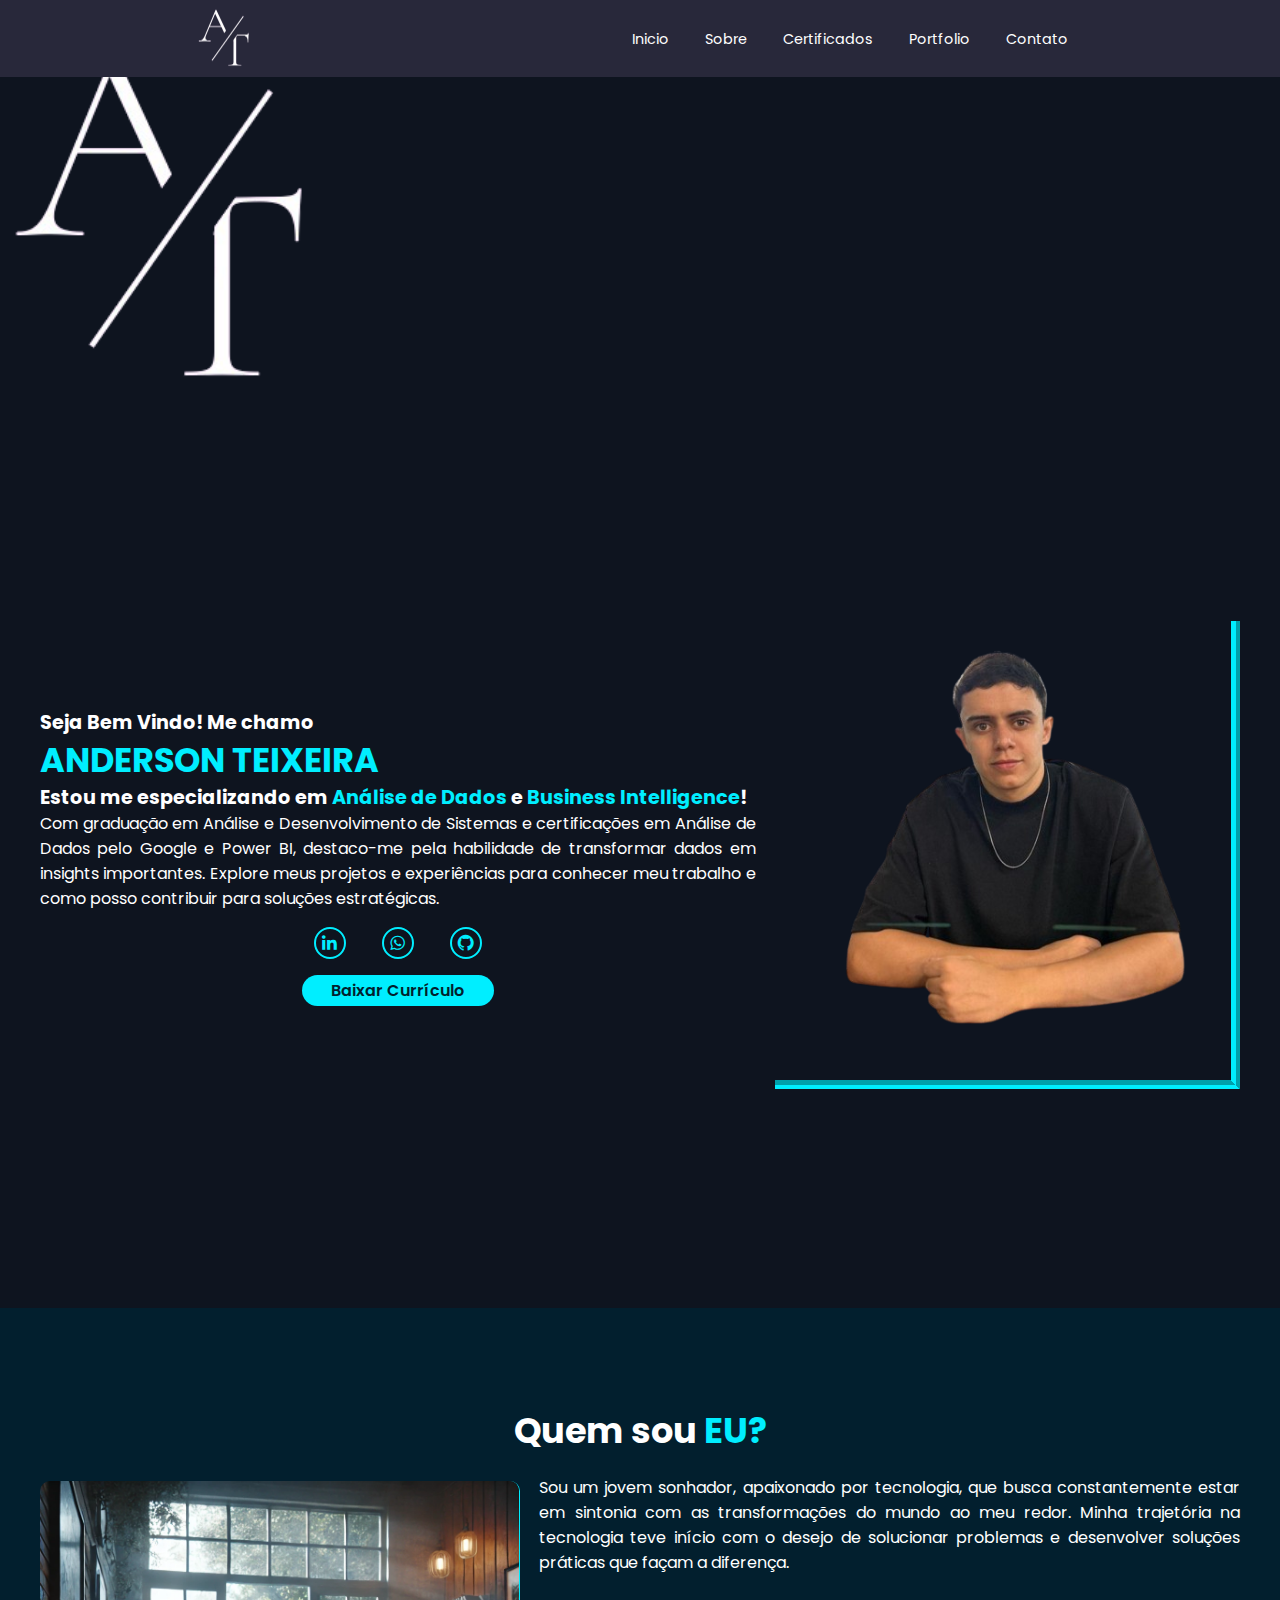
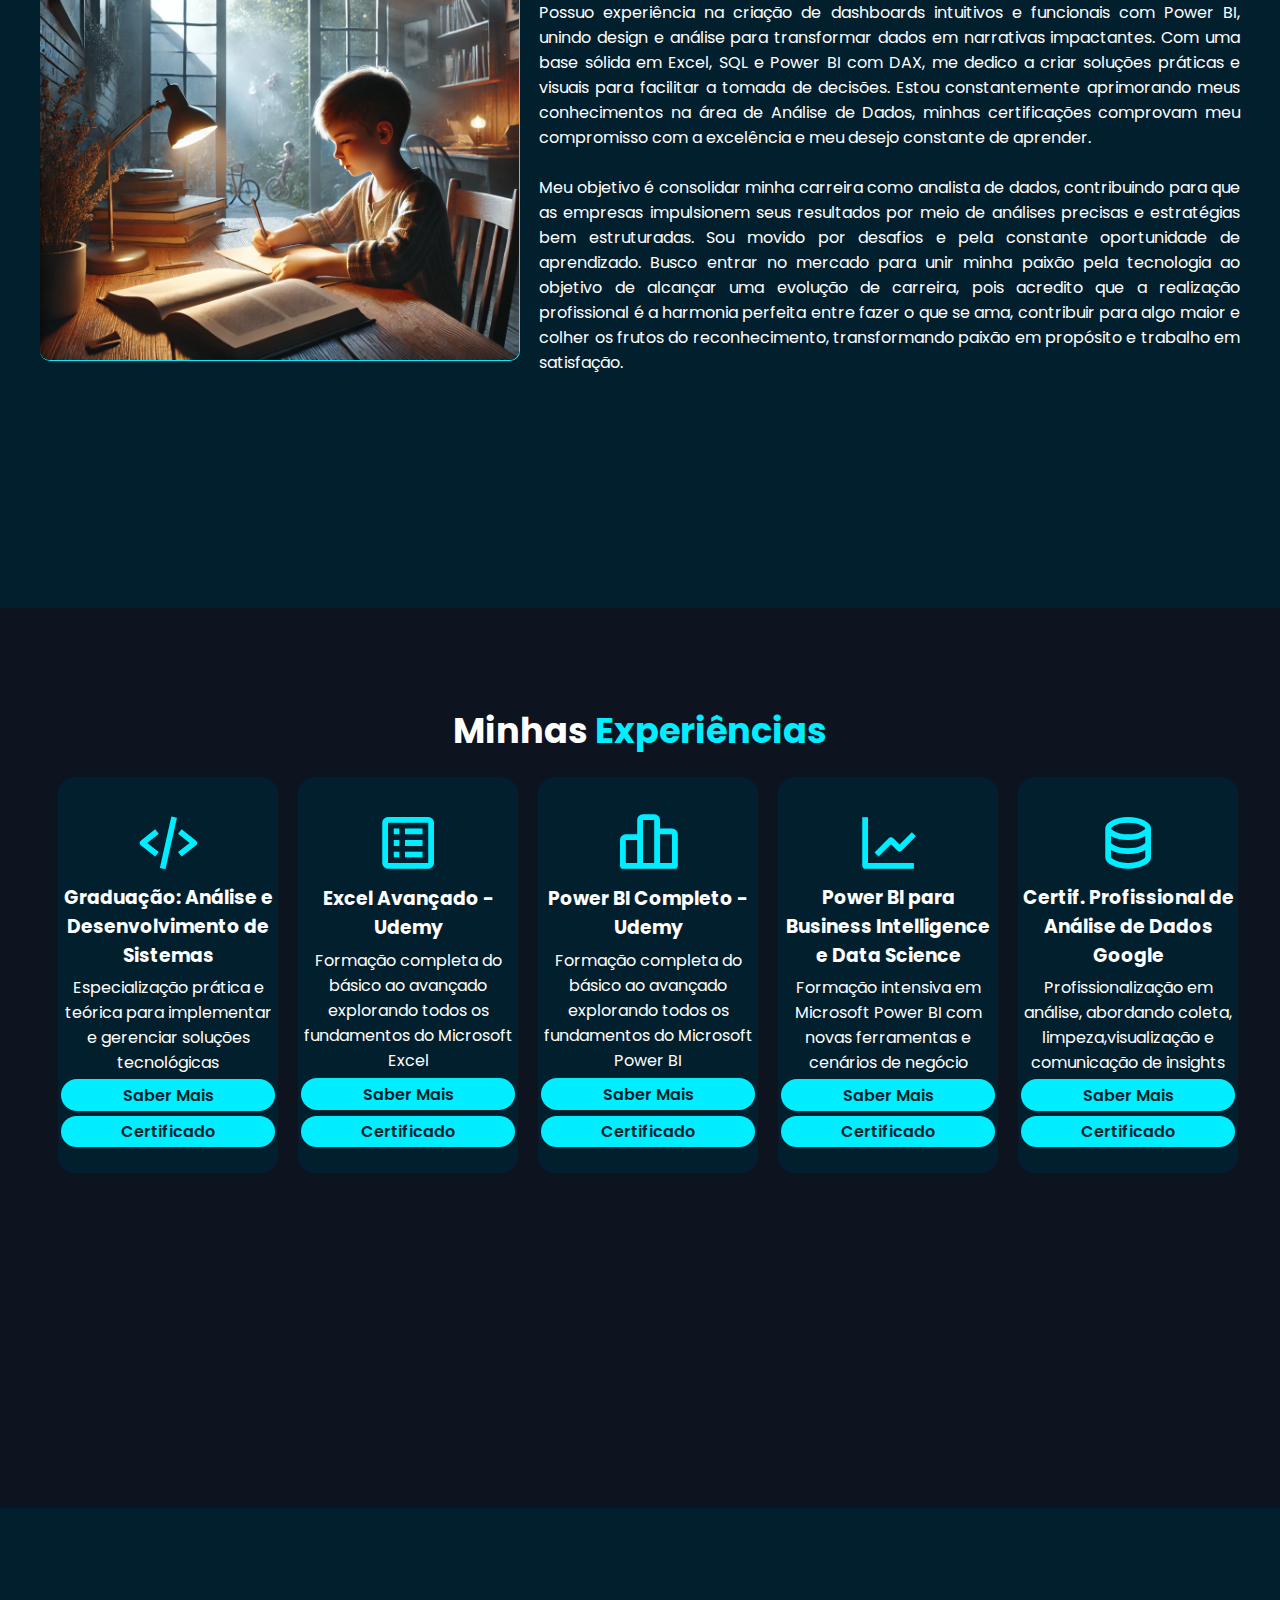
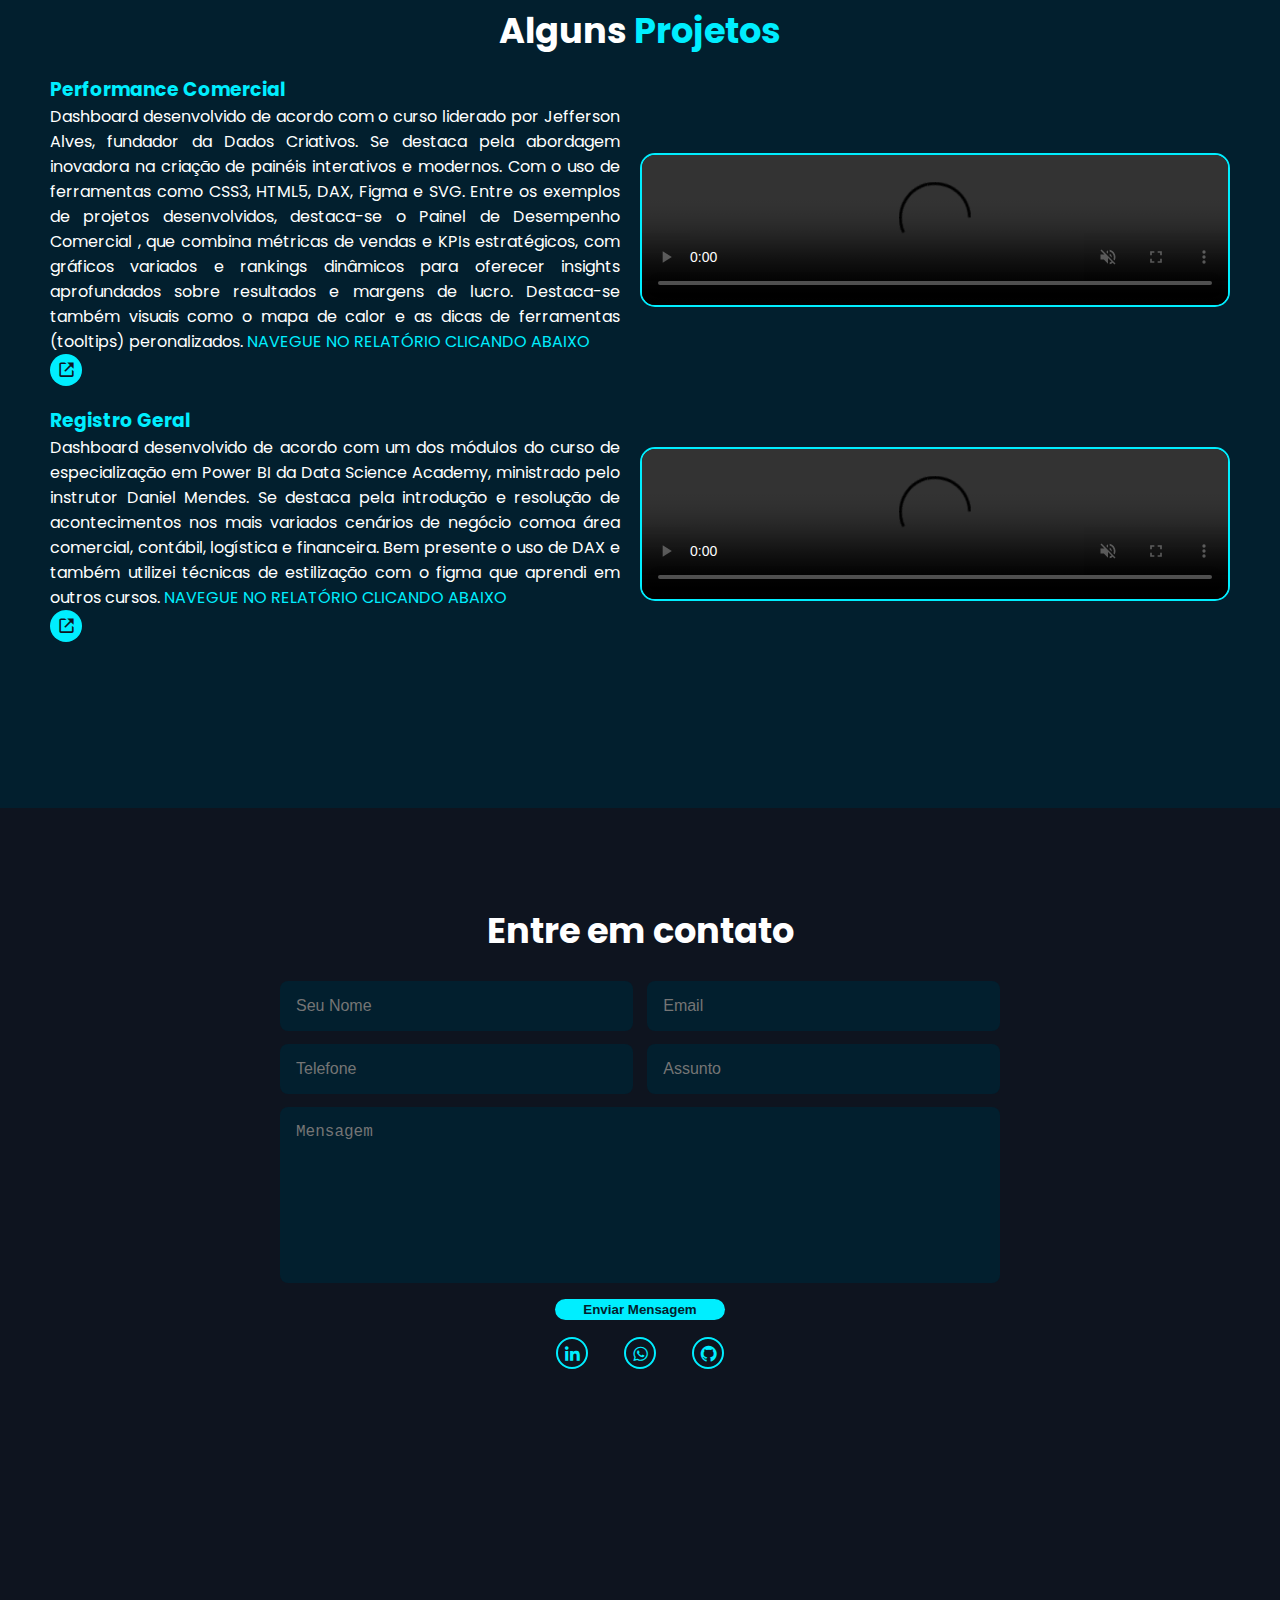
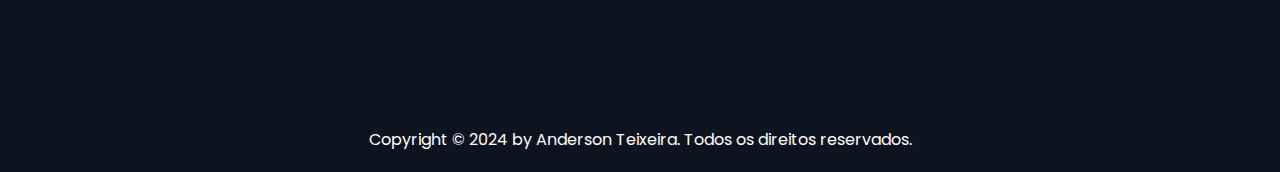
==== commit 6b2ddaea: "Update index.html" ====
--- a/index.html
+++ b/index.html
@@ -3,7 +3,10 @@
 <head>
     <meta charset="UTF-8">
     <meta name="viewport" content="width=device-width, initial-scale=1.0">
-    <title>Meu Portfólio</title>
+    <a class="logo-img">
+        <img src="img/logo.png" alt="Foto Perfil">
+    </a>
+    <title>Portfólio Anderson Teixeira</title>
     <link rel="shortcut icon" href="#" type="image/x-icon">
     <!-- icons -->
     <link href='https://unpkg.com/boxicons@2.1.4/css/boxicons.min.css' rel='stylesheet'>
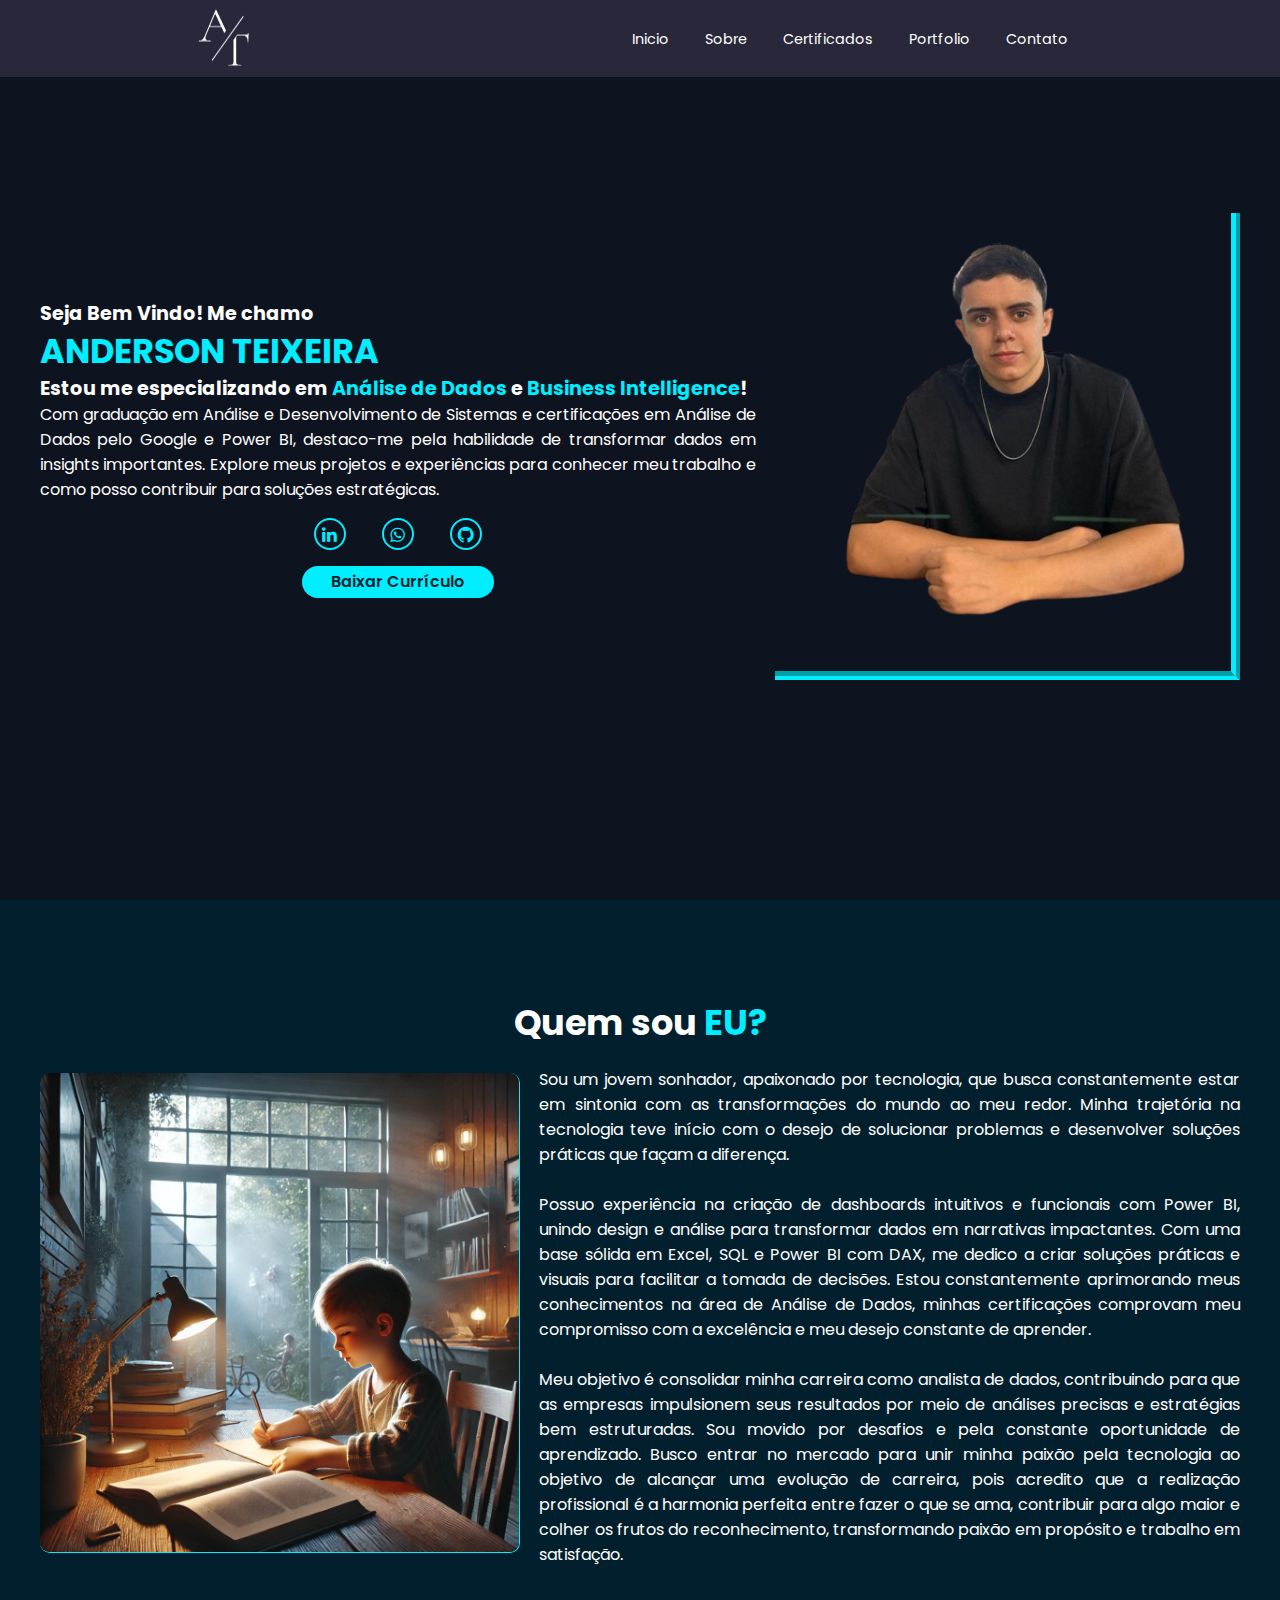
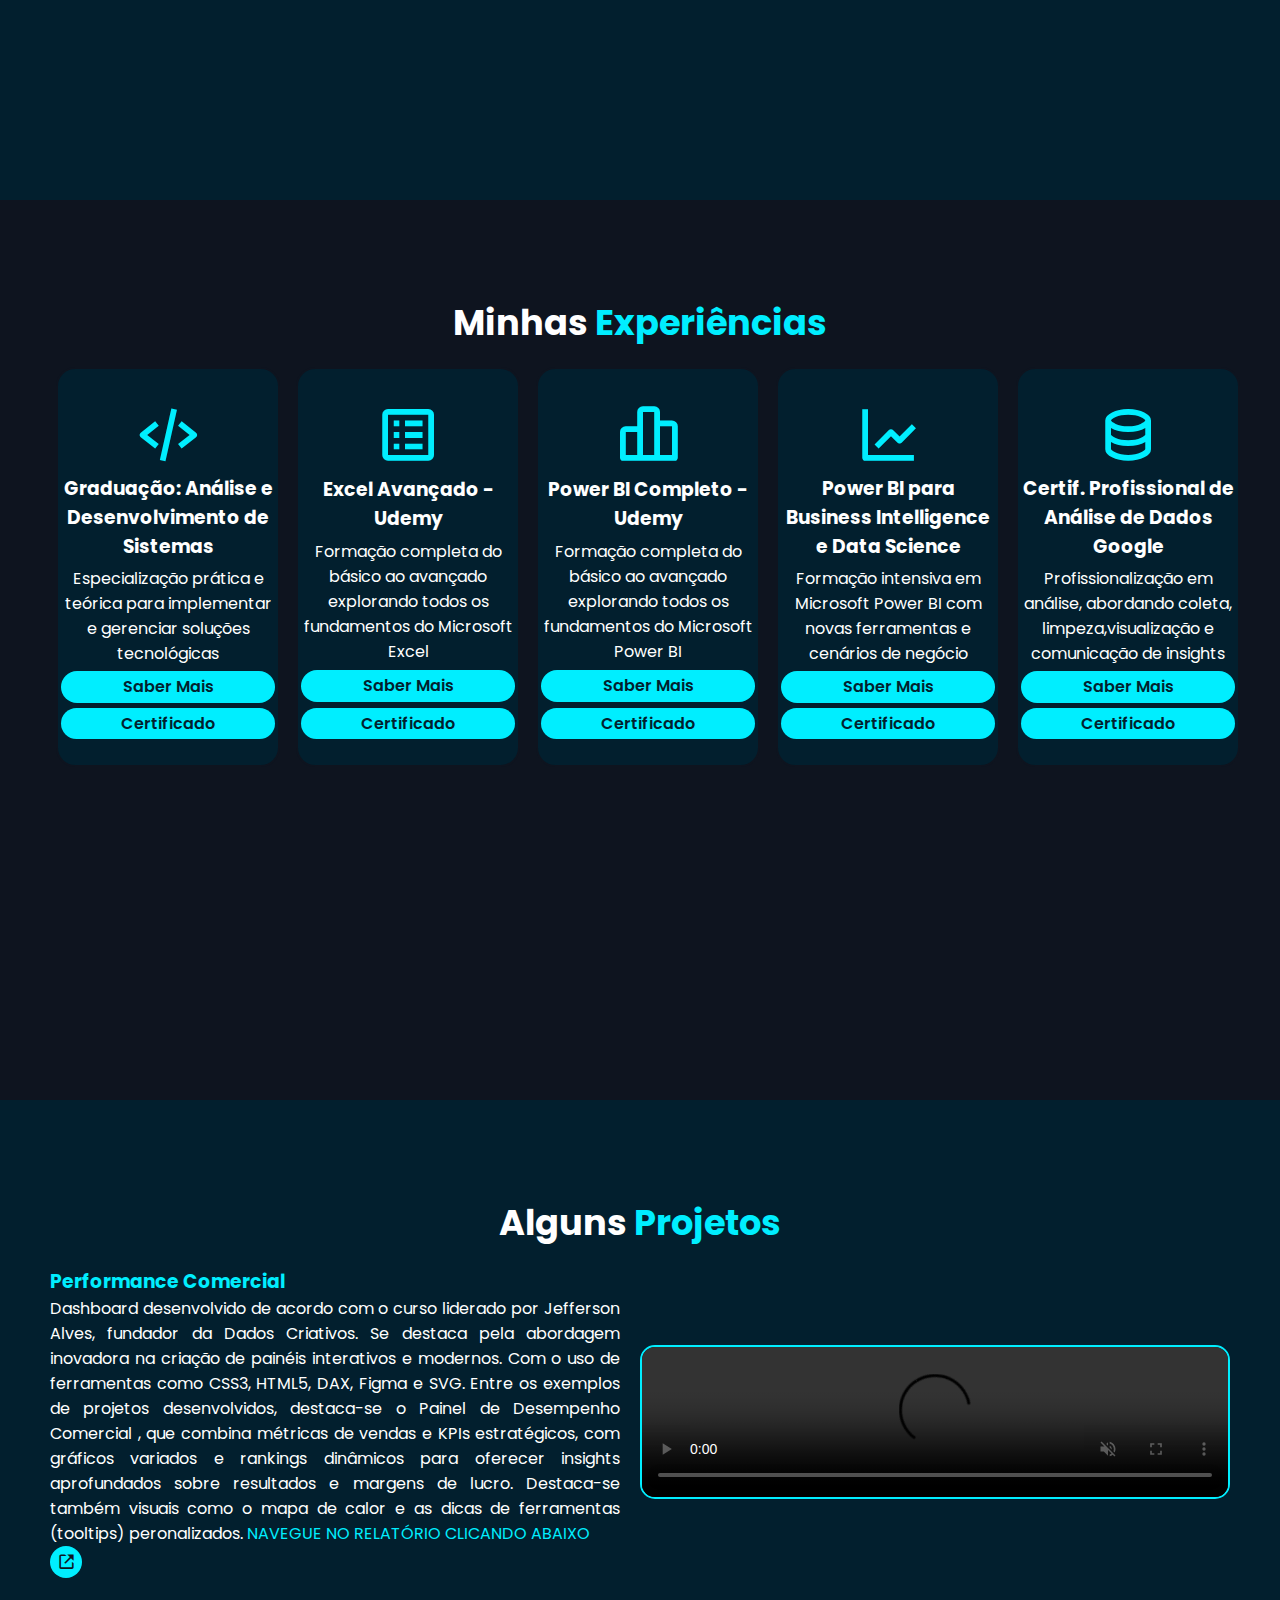
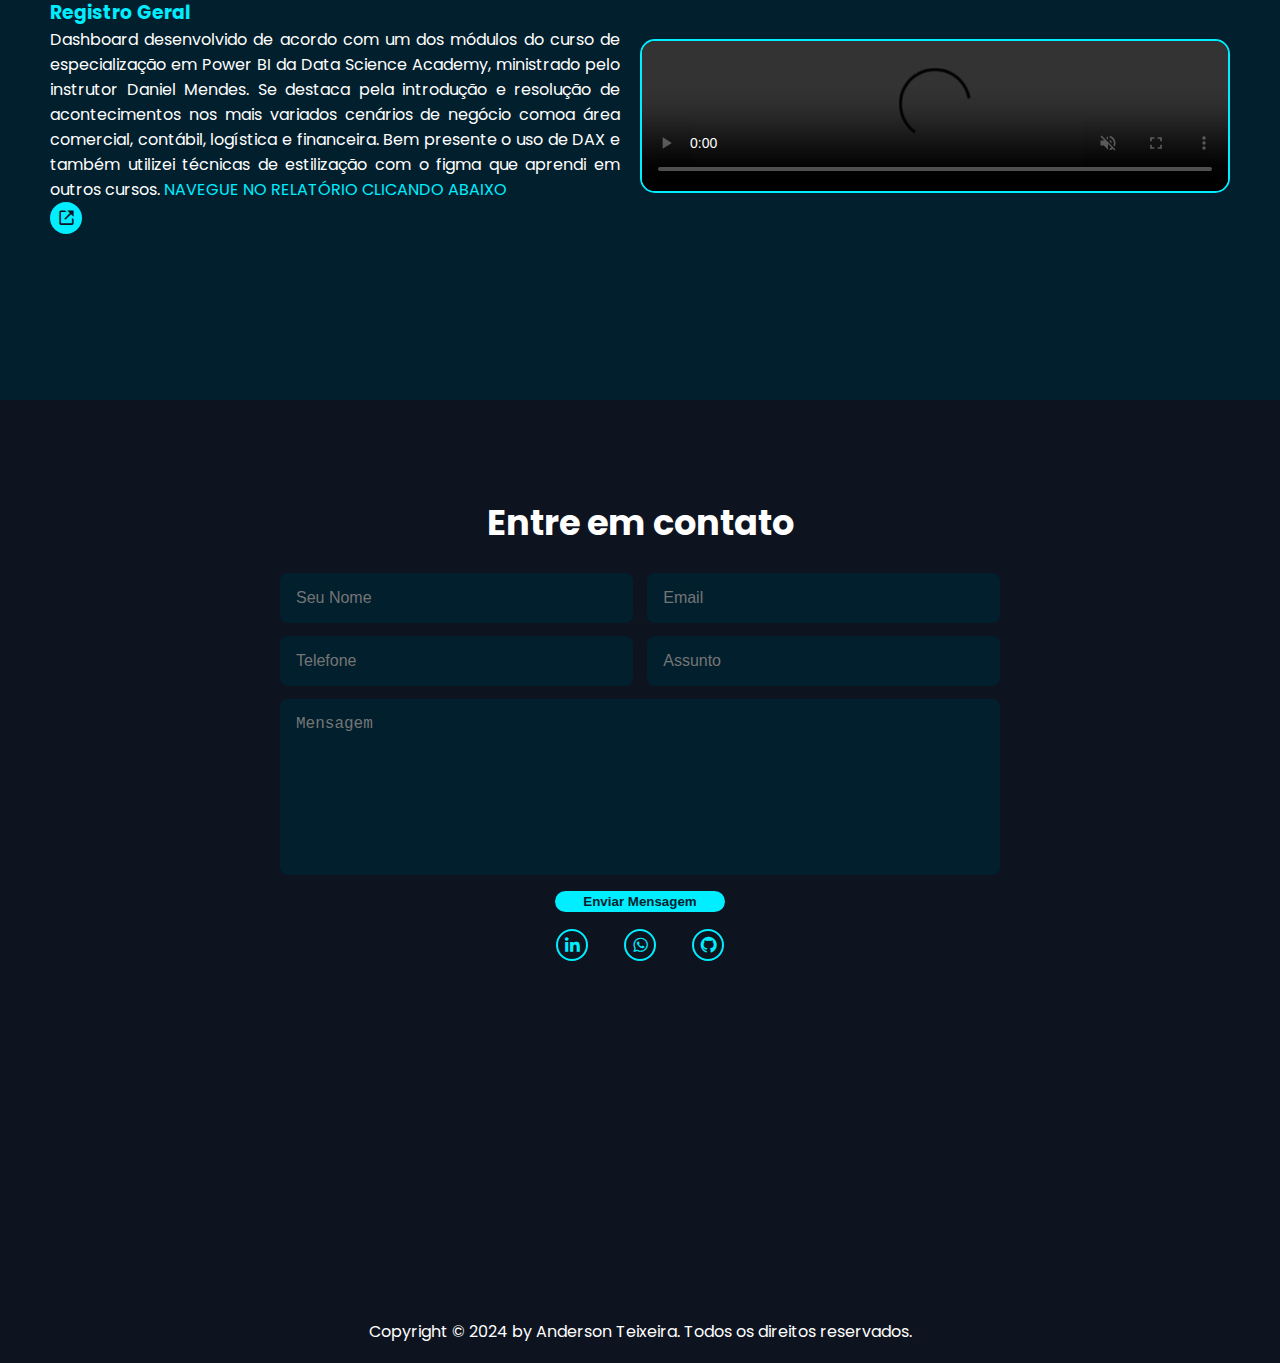
==== commit 8f8a11b5: "Update index.html" ====
--- a/index.html
+++ b/index.html
@@ -3,9 +3,6 @@
 <head>
     <meta charset="UTF-8">
     <meta name="viewport" content="width=device-width, initial-scale=1.0">
-    <a class="logo-img">
-        <img src="img/logo.png" alt="Foto Perfil">
-    </a>
     <title>Portfólio Anderson Teixeira</title>
     <link rel="shortcut icon" href="#" type="image/x-icon">
     <!-- icons -->
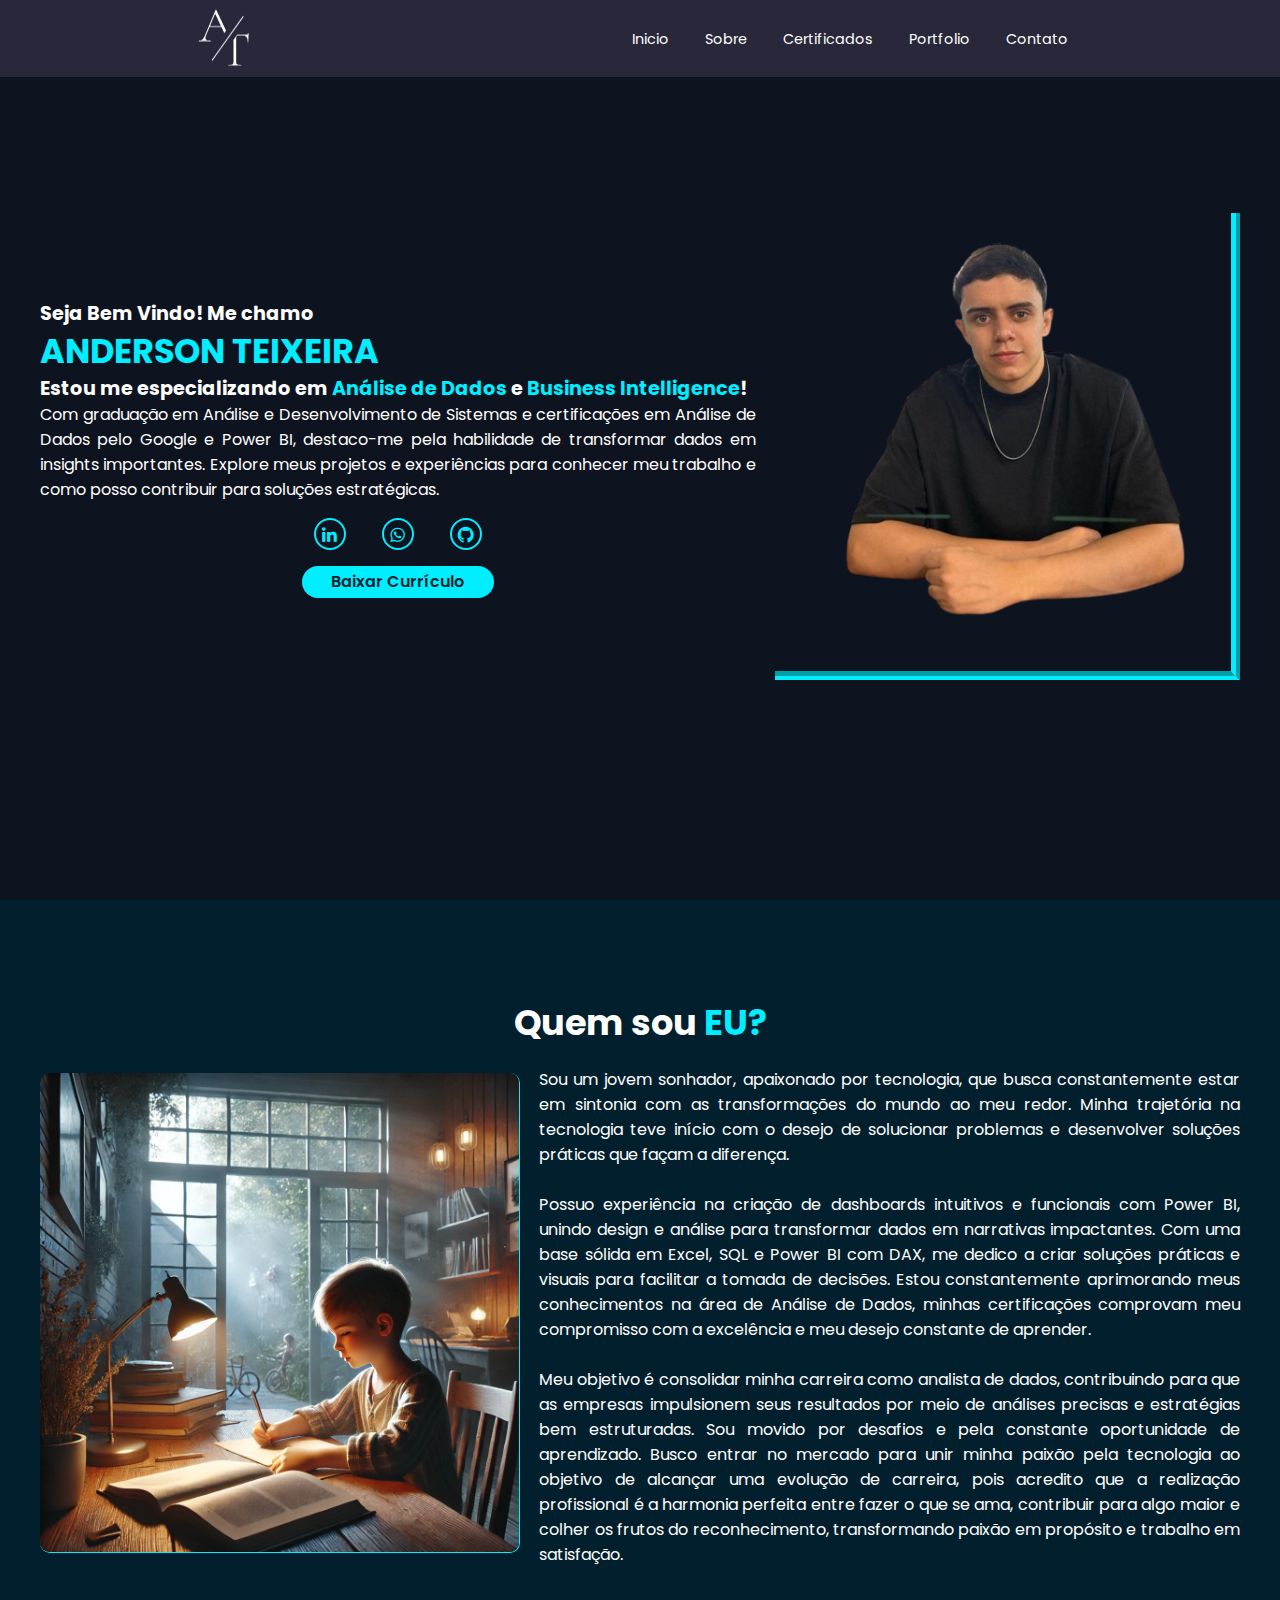
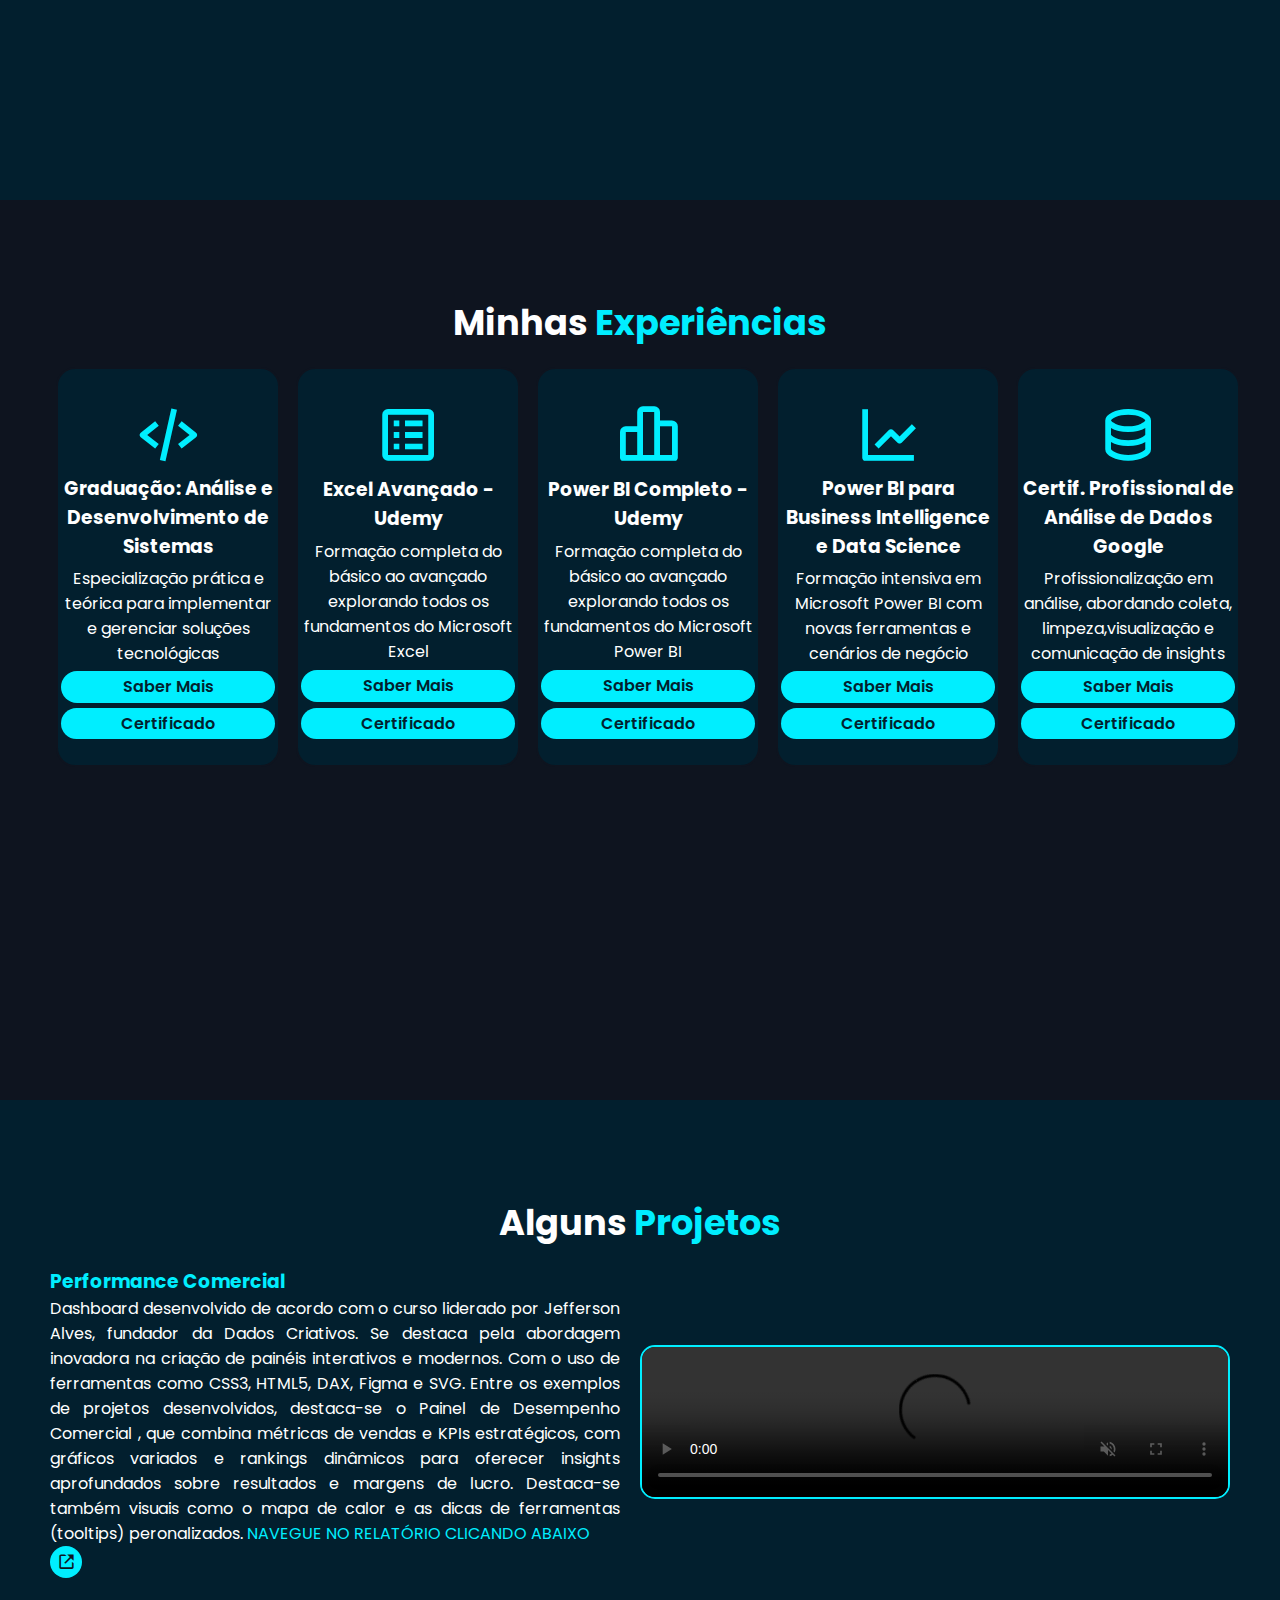
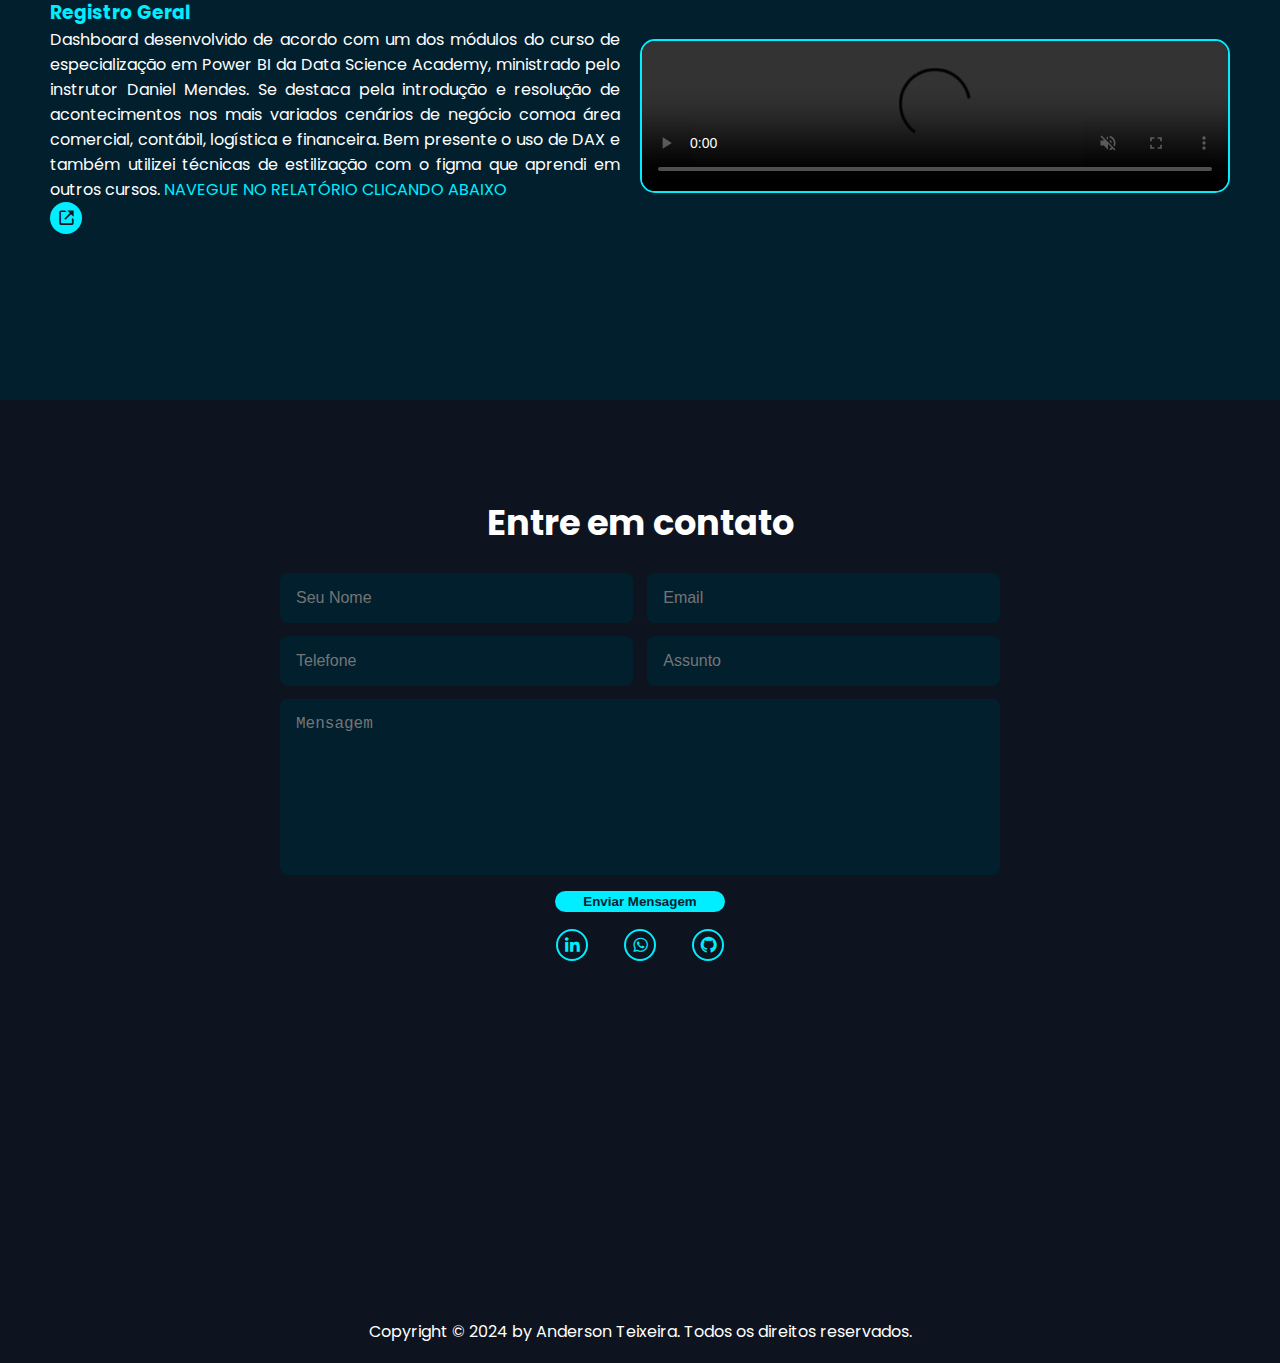
==== commit 438e107e: "Update index.html" ====
--- a/index.html
+++ b/index.html
@@ -53,7 +53,7 @@
             <div class="midia-social">
                 <a href="https://www.linkedin.com/in/anderson-teixeira-546756211/" target="_blank"><i class='bx bxl-linkedin'></i></a>
                 <a href="https://wa.link/ywvzkt" target="_blank"><i class='bx bxl-whatsapp'></i></a>
-                <a href="#" target="_blank"><i class='bx bxl-github'></i></a>
+                <a href="https://github.com/AndersonTeixeira10" target="_blank"><i class='bx bxl-github'></i></a>
             </div>
 
             <div>
@@ -234,7 +234,7 @@
                 <div class="midia-social">
                     <a href="https://www.linkedin.com/in/anderson-teixeira-546756211/" target="_blank"><i class='bx bxl-linkedin'></i></a>
                     <a href="https://wa.link/ywvzkt" target="_blank"><i class='bx bxl-whatsapp'></i></a>
-                    <a href="#" target="_blank"><i class='bx bxl-github'></i></a>
+                    <a href="https://github.com/AndersonTeixeira10" target="_blank"><i class='bx bxl-github'></i></a>
                 </div>
 
             </form>
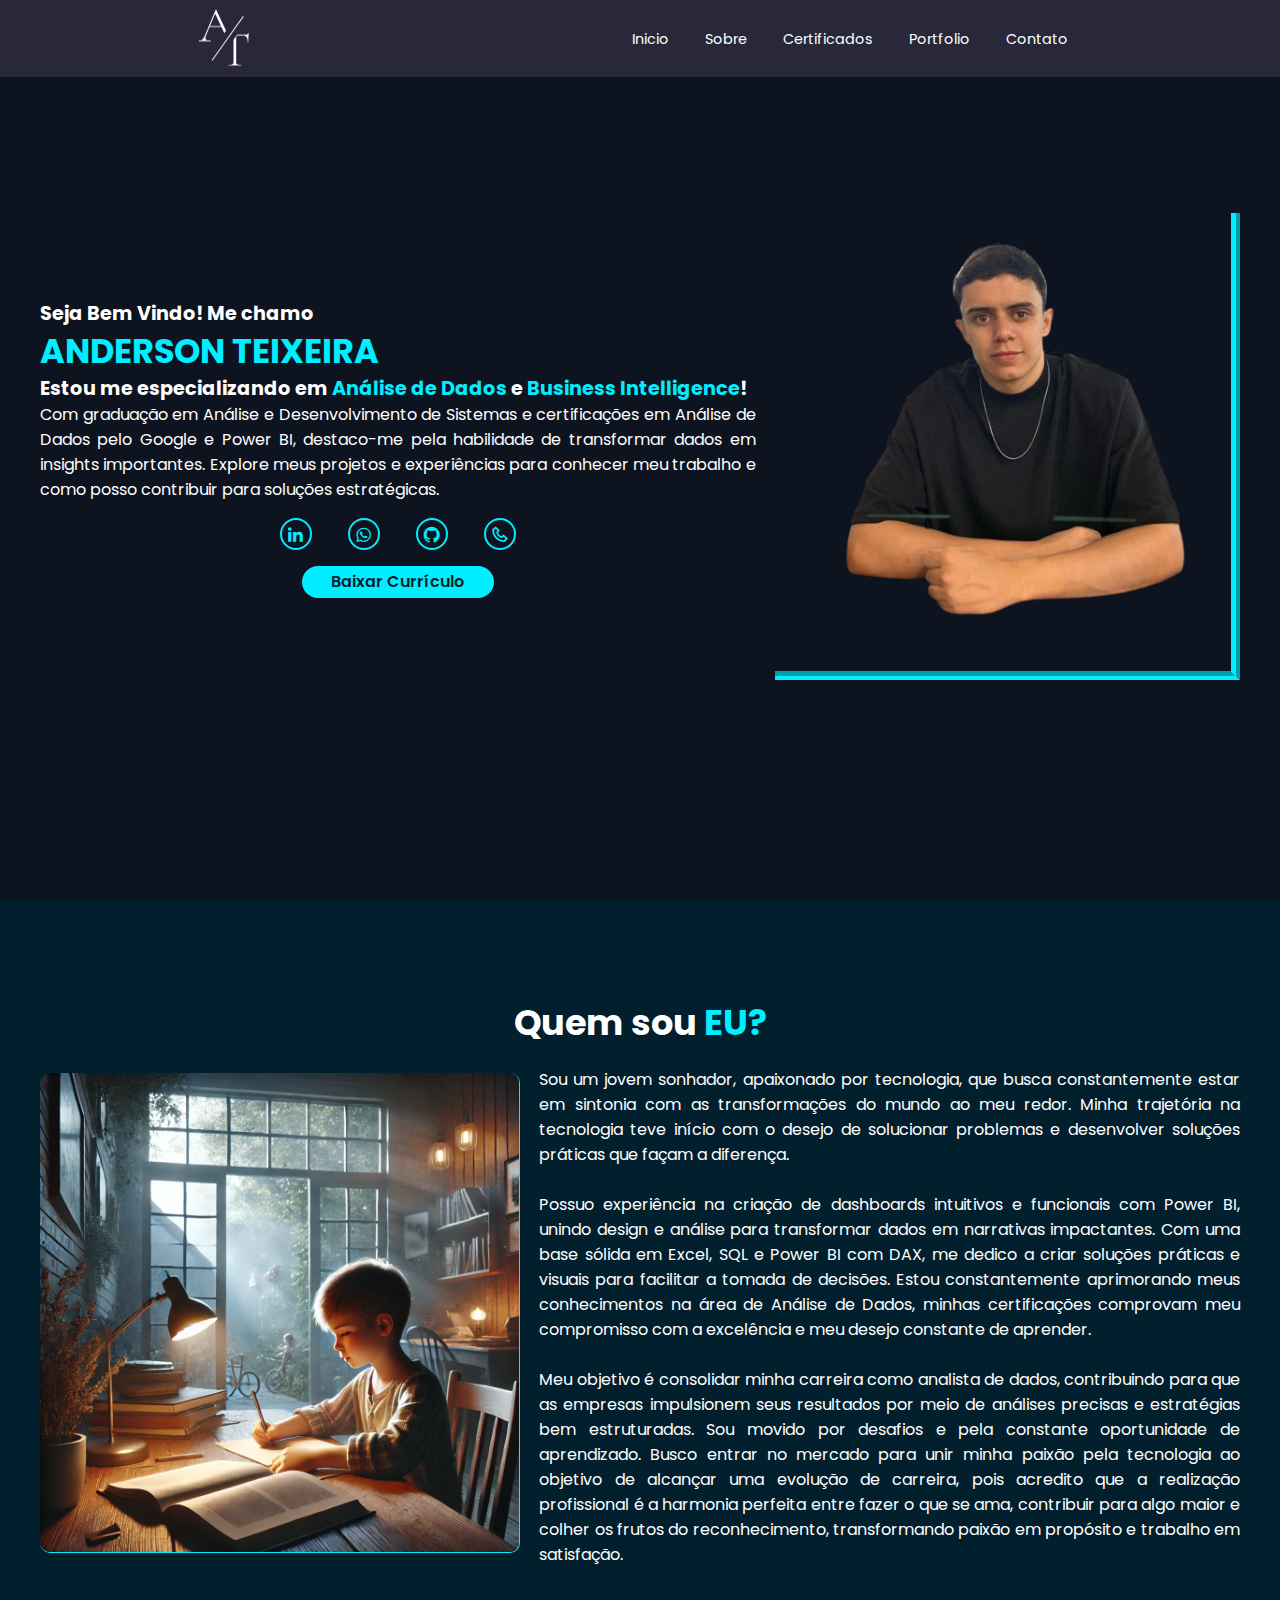
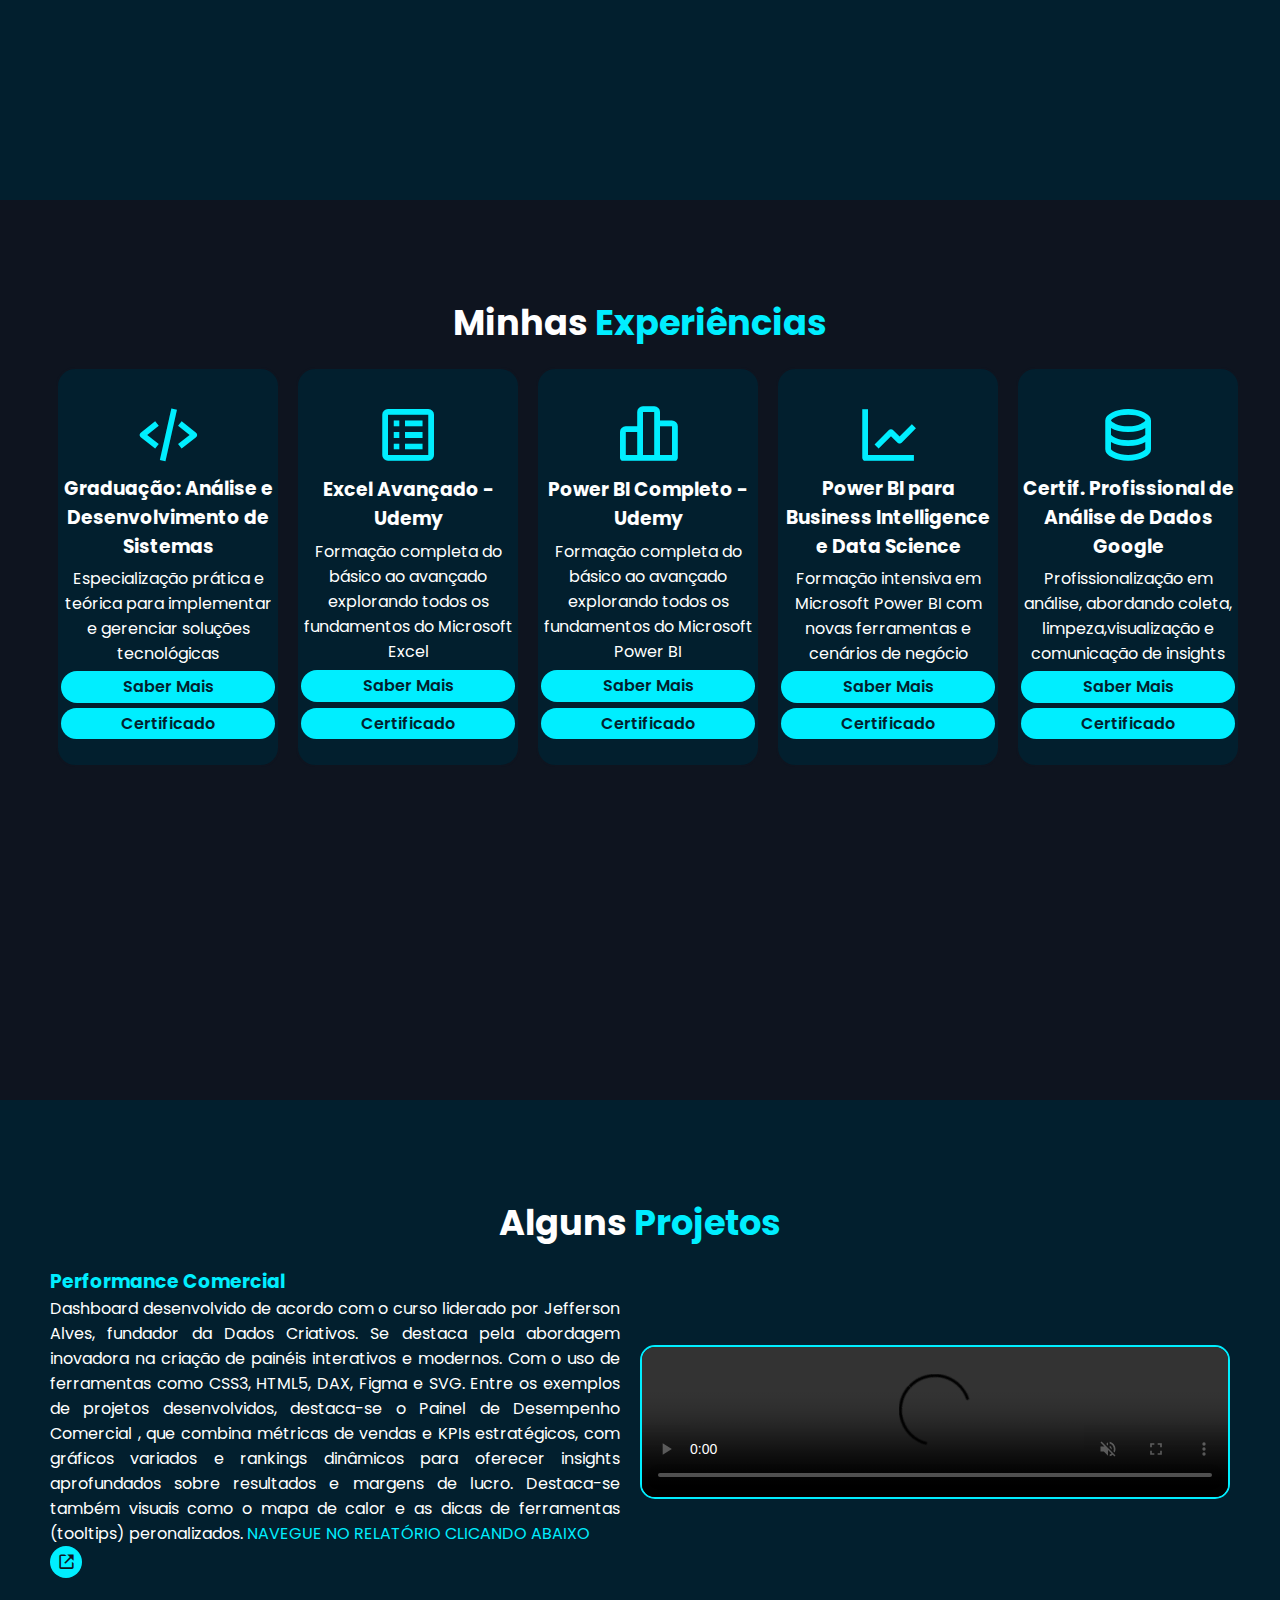
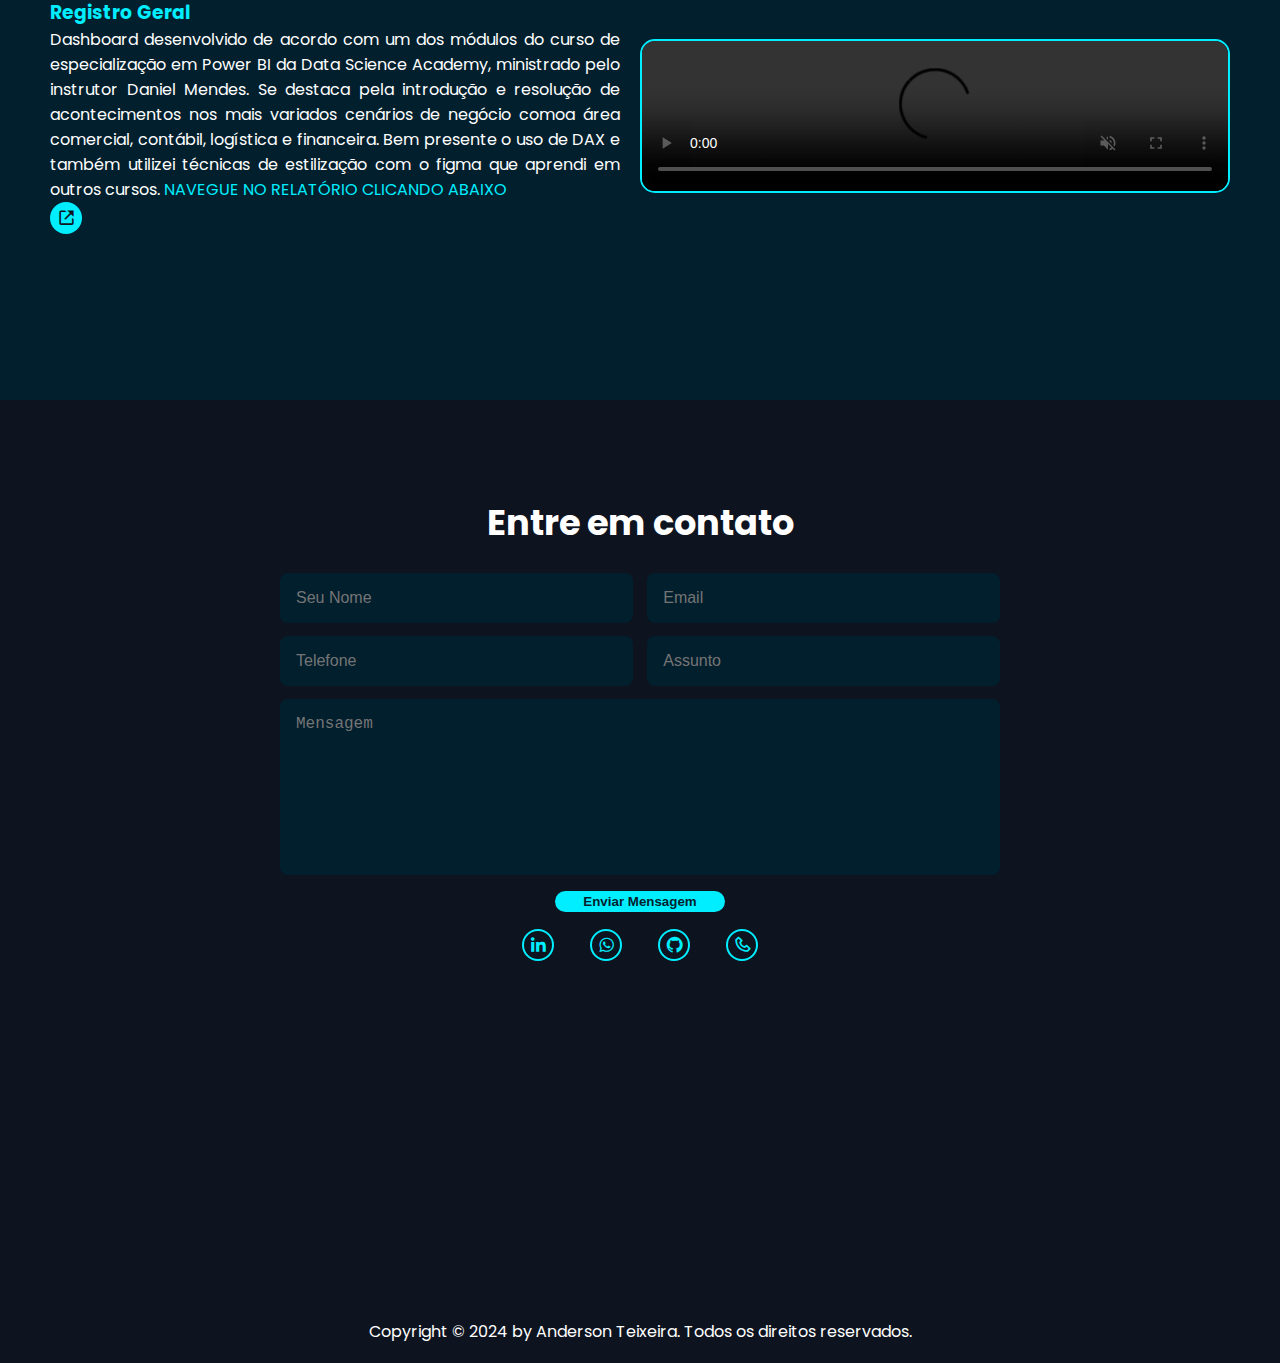
==== commit ad533635: "Update index.html" ====
--- a/index.html
+++ b/index.html
@@ -54,6 +54,7 @@
                 <a href="https://www.linkedin.com/in/anderson-teixeira-546756211/" target="_blank"><i class='bx bxl-linkedin'></i></a>
                 <a href="https://wa.link/ywvzkt" target="_blank"><i class='bx bxl-whatsapp'></i></a>
                 <a href="https://github.com/AndersonTeixeira10" target="_blank"><i class='bx bxl-github'></i></a>
+                <a href="tel:+5561991197162" target="_blank"><i class='bx bx-phone'></i></a>
             </div>
 
             <div>
@@ -235,6 +236,7 @@
                     <a href="https://www.linkedin.com/in/anderson-teixeira-546756211/" target="_blank"><i class='bx bxl-linkedin'></i></a>
                     <a href="https://wa.link/ywvzkt" target="_blank"><i class='bx bxl-whatsapp'></i></a>
                     <a href="https://github.com/AndersonTeixeira10" target="_blank"><i class='bx bxl-github'></i></a>
+                    <a href="tel:+5561991197162" target="_blank"><i class='bx bx-phone'></i></a>
                 </div>
 
             </form>
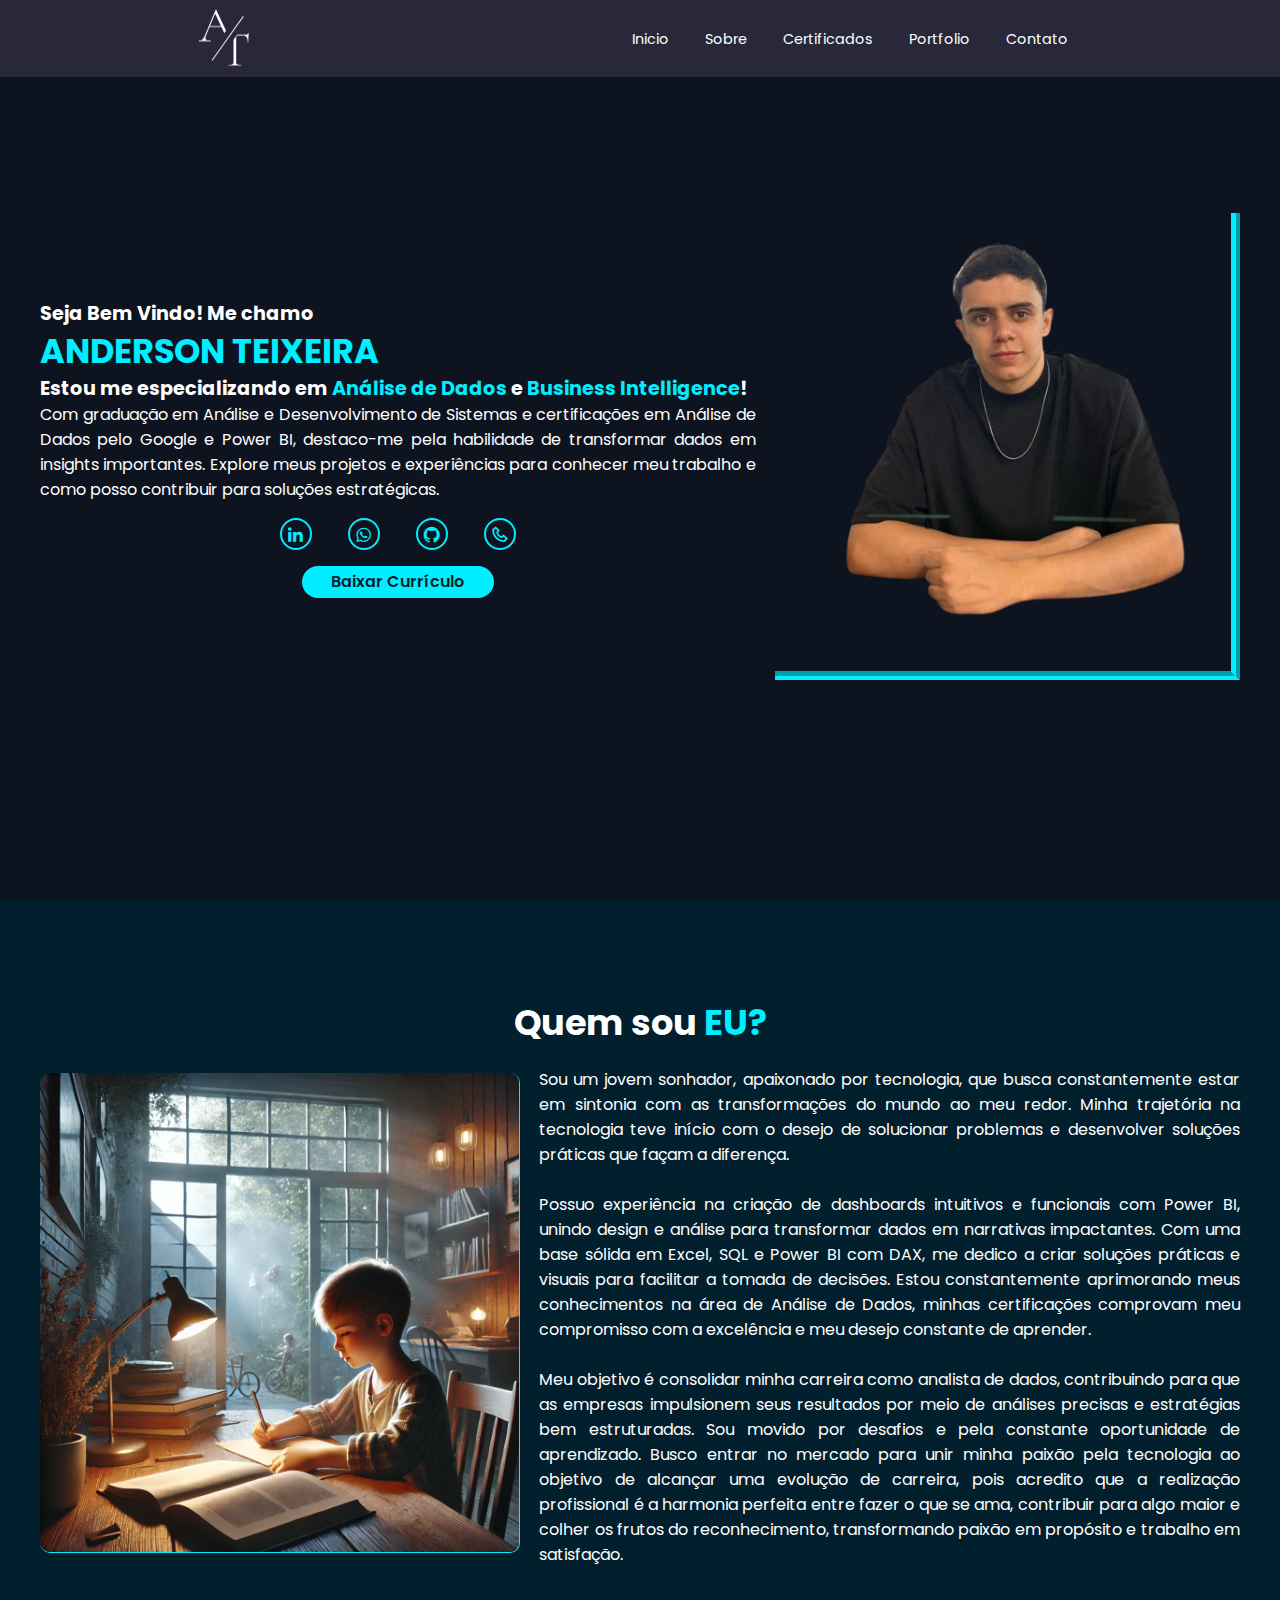
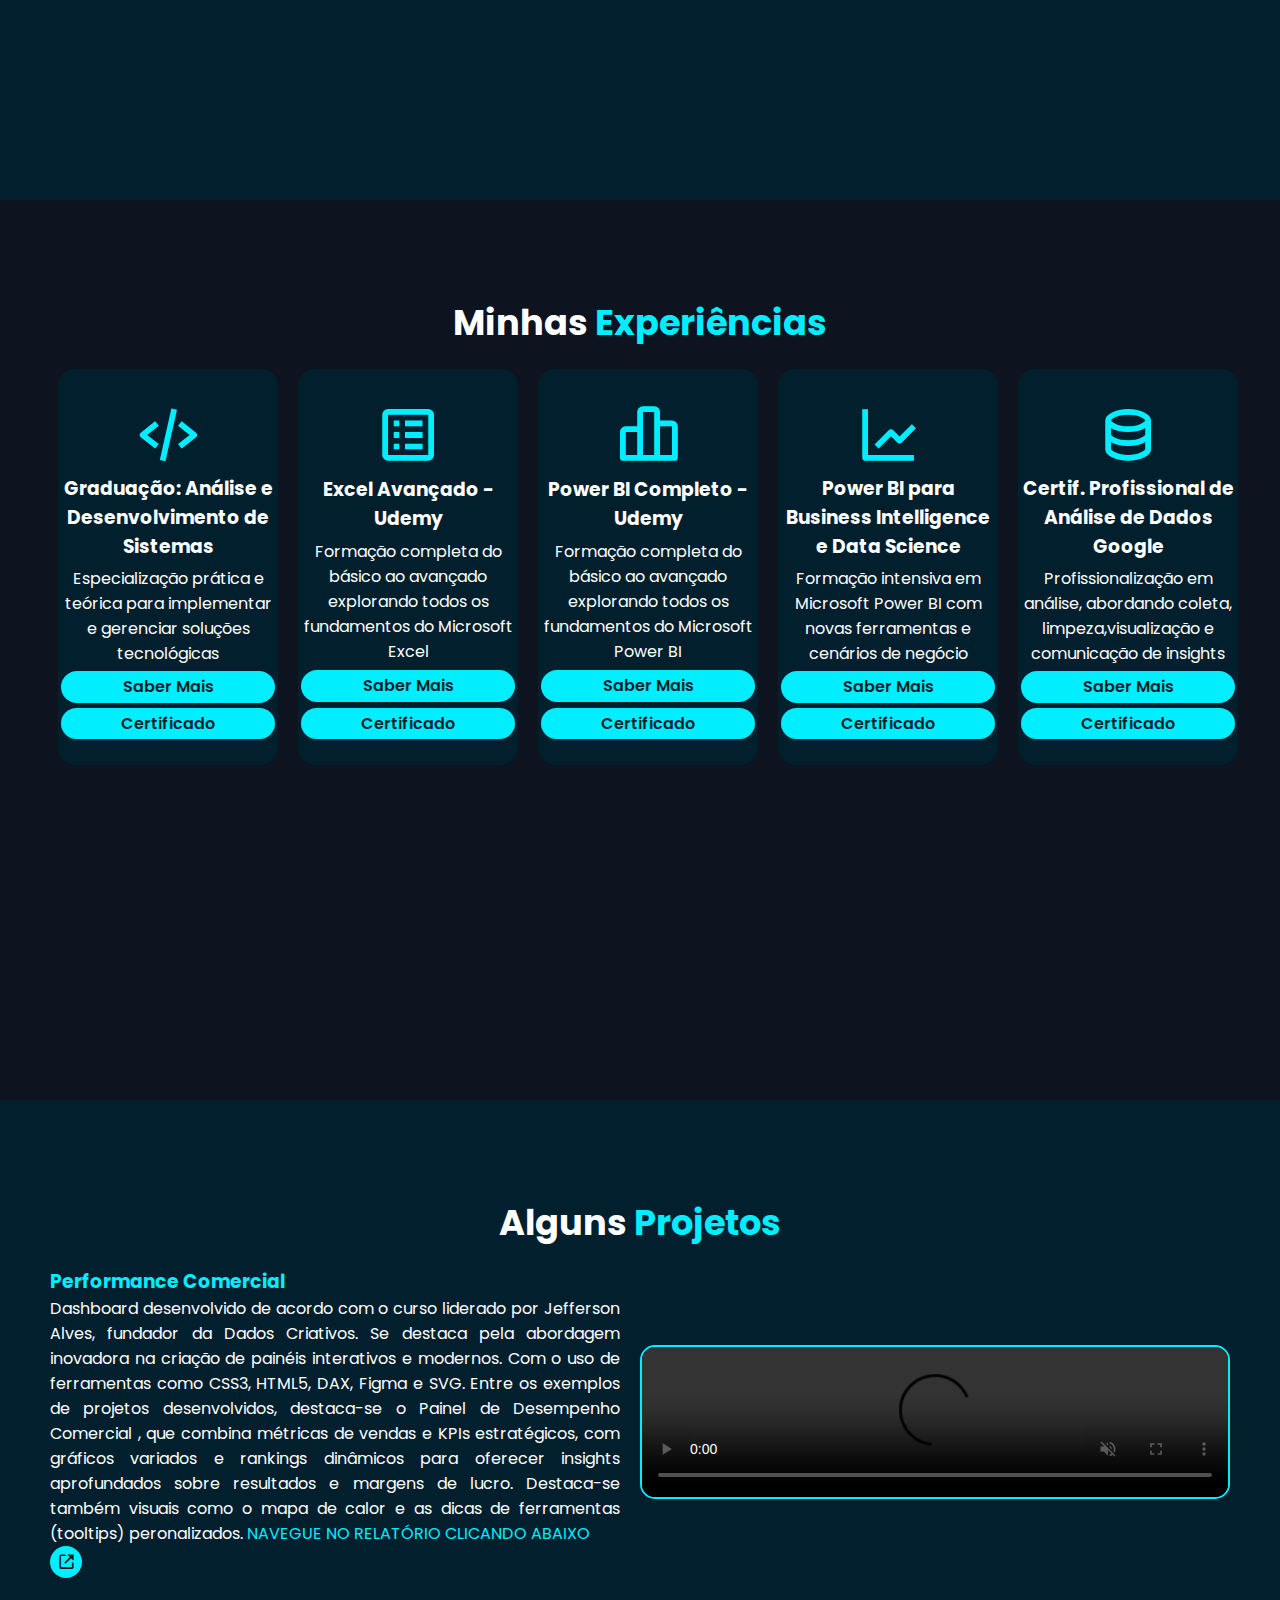
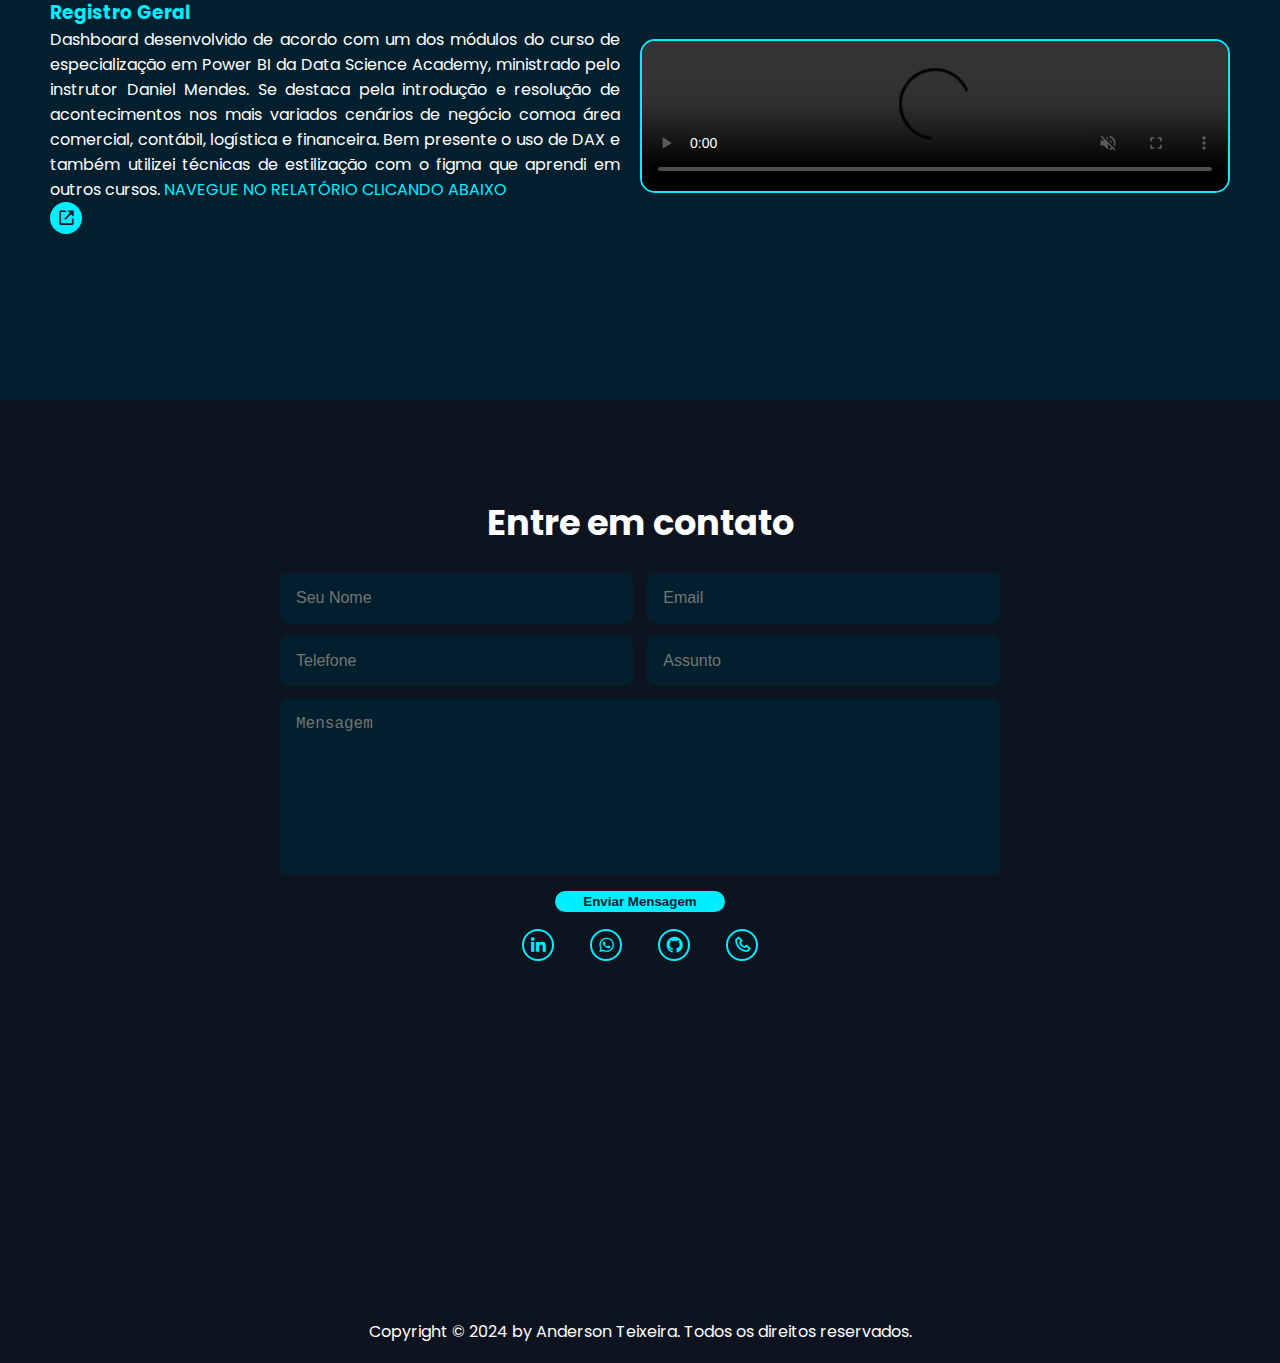
==== commit 1dcd0d09: "29-01-2025" ====
--- a/index.html
+++ b/index.html
@@ -58,7 +58,7 @@
             </div>
 
             <div>
-                <a href="img/Currículo Anderson Teixeira 2025.pdf" target="_blank" class="botao">Baixar Currículo</a>
+                <a href="img/currículo 2025 - anderson.pdf" target="_blank" class="botao">Baixar Currículo</a>
             </div>
         </div>
 
